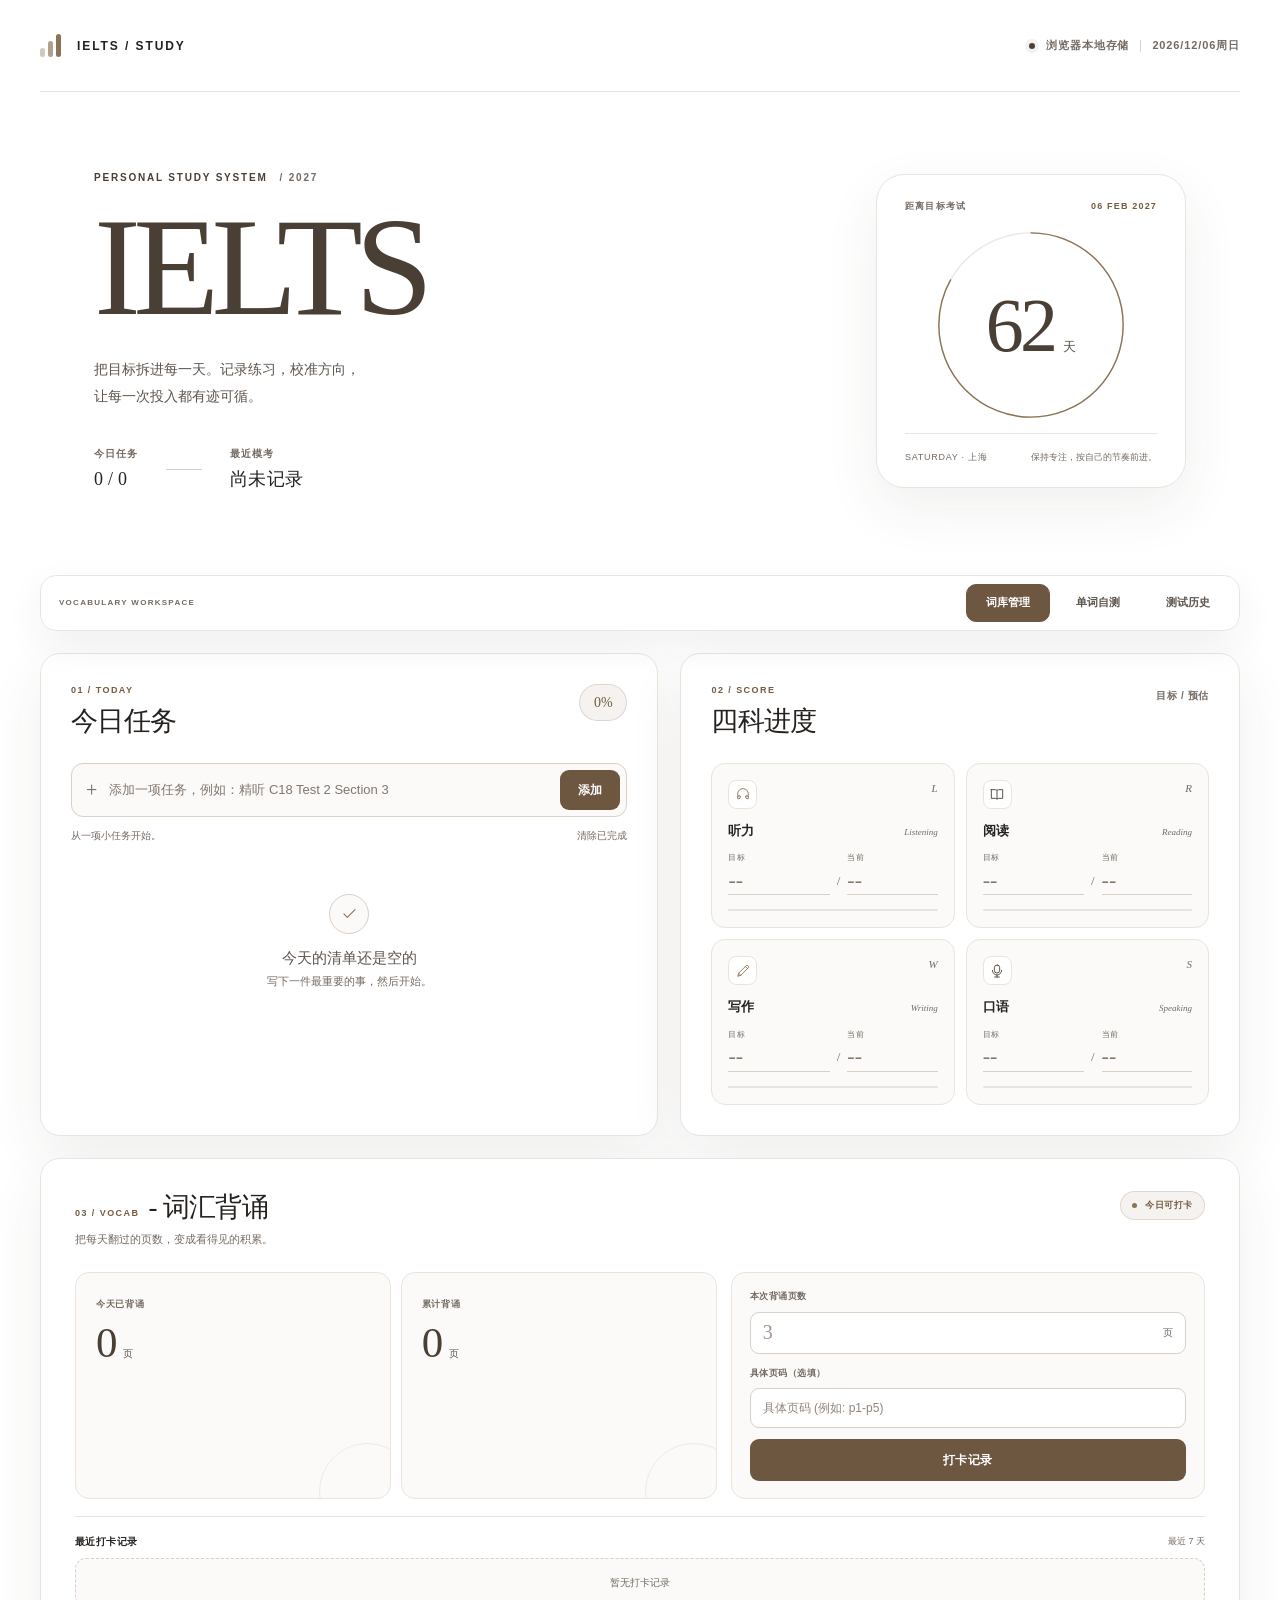
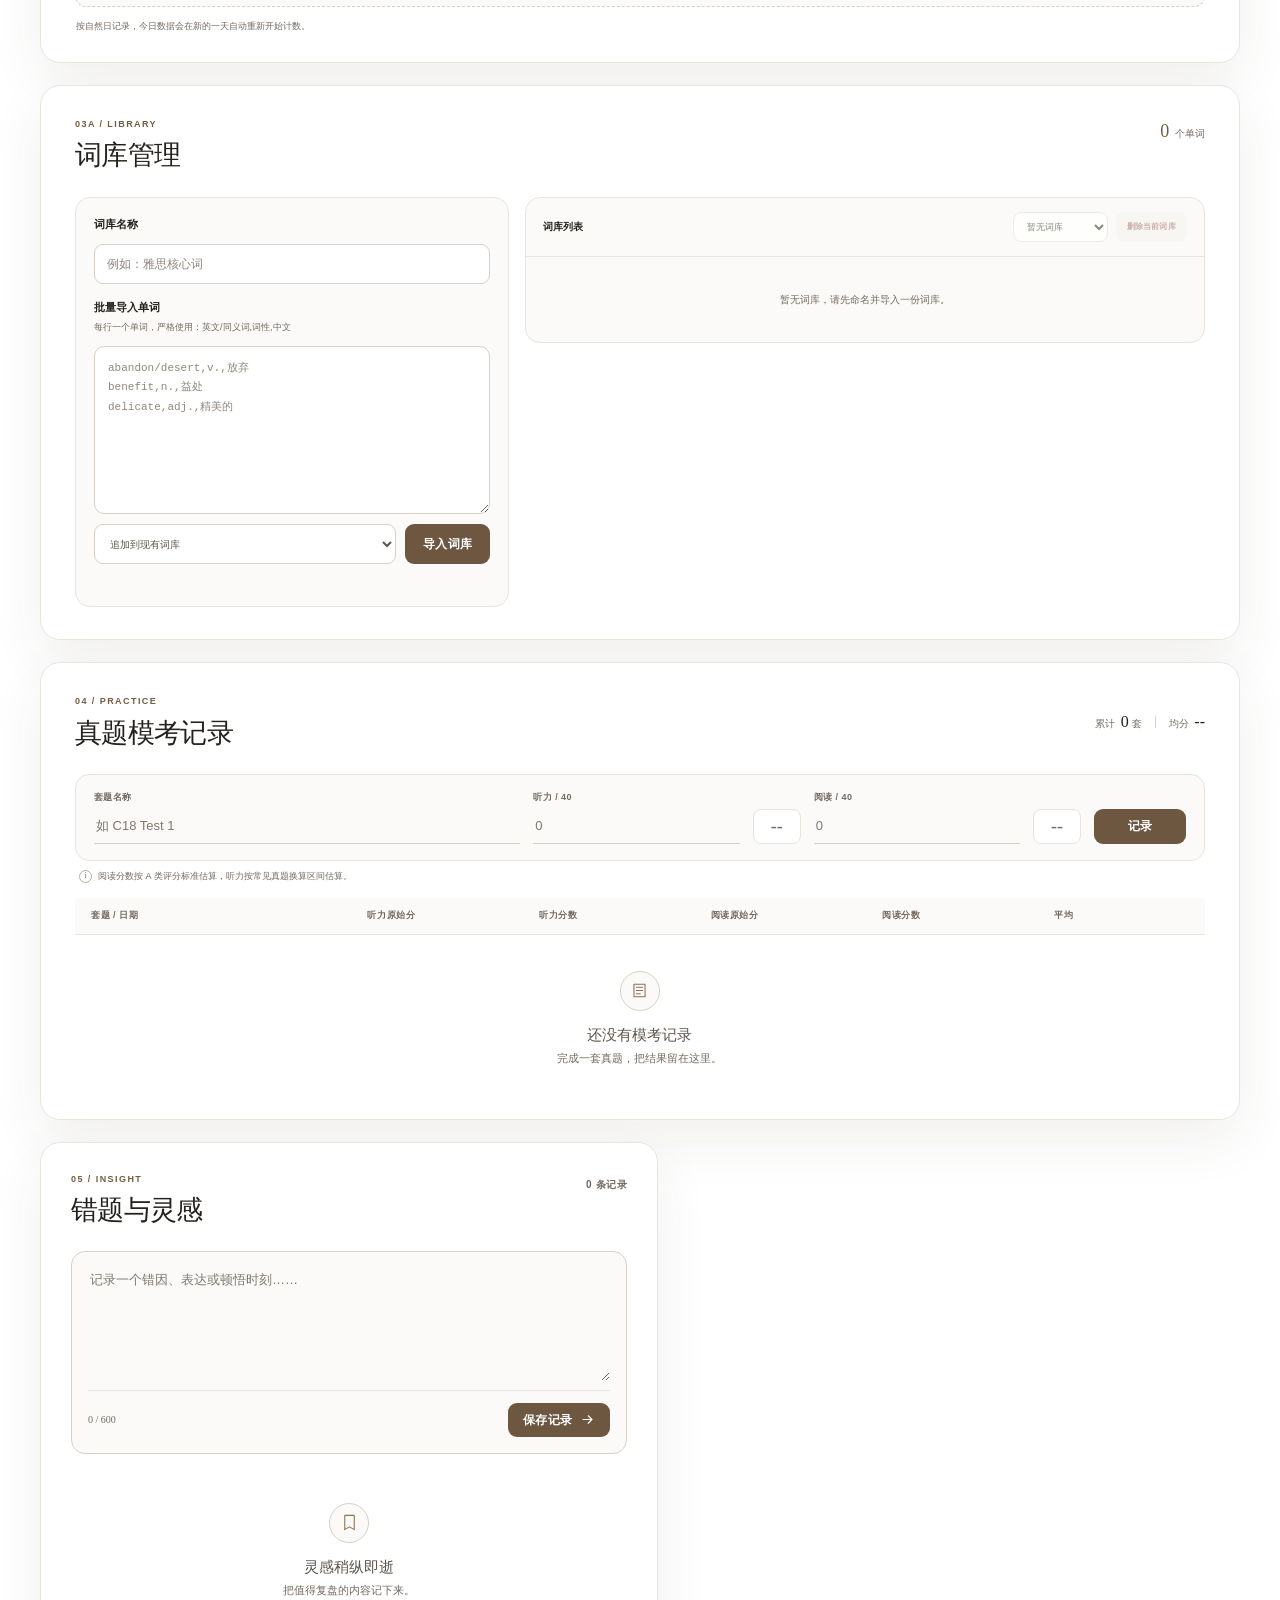
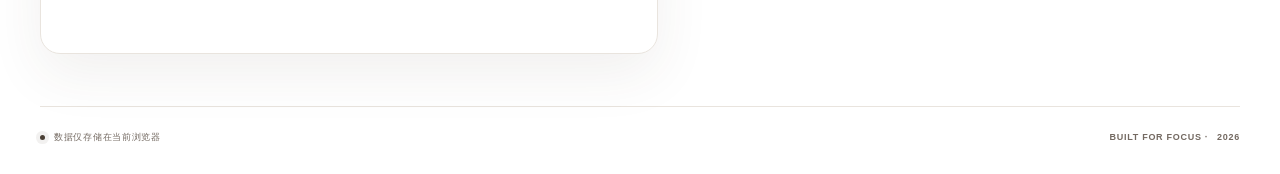
==== ielts.html @ 90bc0c1c "feat: add delete word library" ====
<!doctype html>
<html lang="zh-CN">
  <head>
    <meta charset="UTF-8" />
    <meta name="viewport" content="width=device-width, initial-scale=1.0" />
    <meta
      name="description"
      content="一个专注、轻盈的雅思备考空间，记录每日任务、四科目标、真题模考与错题灵感。"
    />
    <meta name="theme-color" content="#ffffff" />
    <title>IELTS</title>
    <link rel="stylesheet" href="styles.css" />
  </head>
  <body>
    <div class="ambient ambient-one" aria-hidden="true"></div>
    <div class="ambient ambient-two" aria-hidden="true"></div>
    <div class="noise" aria-hidden="true"></div>

    <header class="site-header">
      <a class="brand" href="#top" aria-label="返回页面顶部">
        <span class="brand-mark" aria-hidden="true">
          <span></span>
          <span></span>
          <span></span>
        </span>
        <span class="brand-name">IELTS / STUDY</span>
      </a>
      <div class="header-meta">
        <span class="status-dot" aria-hidden="true"></span>
        <span>浏览器本地存储</span>
        <span class="meta-divider" aria-hidden="true"></span>
        <span id="current-date">--</span>
      </div>
    </header>

    <main id="top">
      <section class="hero" aria-labelledby="page-title">
        <div class="hero-copy">
          <p class="eyebrow"><span>PERSONAL STUDY SYSTEM</span> / 2027</p>
          <h1 id="page-title">IELTS</h1>
          <p class="hero-description">
            把目标拆进每一天。记录练习，校准方向，<br />
            让每一次投入都有迹可循。
          </p>

          <div class="hero-summary" aria-label="今日概览">
            <div class="summary-item">
              <span class="summary-label">今日任务</span>
              <strong id="summary-tasks">0 / 0</strong>
            </div>
            <div class="summary-line" aria-hidden="true"></div>
            <div class="summary-item">
              <span class="summary-label">最近模考</span>
              <strong id="summary-mock">尚未记录</strong>
            </div>
          </div>
        </div>

        <aside class="countdown-card" aria-label="考试倒计时">
          <div class="countdown-topline">
            <span>距离目标考试</span>
            <span class="target-date">06 FEB 2027</span>
          </div>
          <div class="countdown-visual">
            <svg class="countdown-ring" viewBox="0 0 180 180" aria-hidden="true">
              <circle class="ring-track" cx="90" cy="90" r="79"></circle>
              <circle id="ring-progress" class="ring-progress" cx="90" cy="90" r="79"></circle>
            </svg>
            <div class="countdown-value">
              <strong id="countdown-days">--</strong>
              <span>天</span>
            </div>
          </div>
          <div class="countdown-caption">
            <p>SATURDAY · 上海</p>
            <p id="countdown-note">保持专注，按自己的节奏前进。</p>
          </div>
        </aside>
      </section>

      <nav class="vocab-tabs" role="tablist" aria-label="词汇学习工具">
        <span class="vocab-tabs-label">VOCABULARY WORKSPACE</span>
        <div class="vocab-tab-buttons">
          <button
            class="vocab-tab is-active"
            id="vocab-tab-library"
            type="button"
            role="tab"
            aria-selected="true"
            aria-controls="vocab-panel-library"
            data-vocab-tab="library"
          >
            词库管理
          </button>
          <button
            class="vocab-tab"
            id="vocab-tab-test"
            type="button"
            role="tab"
            aria-selected="false"
            aria-controls="vocab-panel-test"
            data-vocab-tab="test"
            tabindex="-1"
          >
            单词自测
          </button>
          <button
            class="vocab-tab"
            id="vocab-tab-history"
            type="button"
            role="tab"
            aria-selected="false"
            aria-controls="vocab-panel-history"
            data-vocab-tab="history"
            tabindex="-1"
          >
            测试历史
          </button>
        </div>
      </nav>

      <div class="dashboard-grid">
        <section class="panel panel-tasks reveal" aria-labelledby="tasks-title">
          <div class="panel-heading">
            <div>
              <span class="section-index">01 / TODAY</span>
              <h2 id="tasks-title">今日任务</h2>
            </div>
            <div class="task-progress-pill" id="task-progress-pill">0%</div>
          </div>

          <form class="task-form" id="task-form" autocomplete="off">
            <label class="sr-only" for="task-input">添加今日任务</label>
            <span class="input-plus" aria-hidden="true">+</span>
            <input
              id="task-input"
              name="task"
              type="text"
              maxlength="120"
              placeholder="添加一项任务，例如：精听 C18 Test 2 Section 3"
              required
            />
            <button class="button button-primary" type="submit">添加</button>
          </form>

          <div class="task-meta">
            <p id="task-encouragement">从一项小任务开始。</p>
            <button class="text-button hidden" id="clear-completed" type="button">
              清除已完成
            </button>
          </div>

          <ul class="task-list" id="task-list" aria-live="polite"></ul>

          <div class="empty-state" id="task-empty">
            <span class="empty-icon" aria-hidden="true">
              <svg viewBox="0 0 24 24">
                <path d="M5 12.5 9.2 17 19 7" />
              </svg>
            </span>
            <p>今天的清单还是空的</p>
            <span>写下一件最重要的事，然后开始。</span>
          </div>
        </section>

        <section class="panel panel-scores reveal" aria-labelledby="scores-title">
          <div class="panel-heading">
            <div>
              <span class="section-index">02 / SCORE</span>
              <h2 id="scores-title">四科进度</h2>
            </div>
            <span class="panel-hint">目标 / 预估</span>
          </div>

          <div class="score-grid" id="score-grid">
            <article class="score-card" data-subject="listening">
              <div class="score-card-head">
                <div class="subject-icon icon-listening" aria-hidden="true">
                  <svg viewBox="0 0 24 24">
                    <path d="M4 14v-2a8 8 0 0 1 16 0v2" />
                    <path d="M18 15h2v4h-2a2 2 0 0 1-2-2v-2h2Zm-12 0H4v4h2a2 2 0 0 0 2-2v-2H6Z" />
                  </svg>
                </div>
                <span class="subject-code">L</span>
              </div>
              <div class="subject-name">
                <h3>听力</h3>
                <span>Listening</span>
              </div>
              <div class="score-inputs">
                <label>
                  <span>目标</span>
                  <input class="score-input" data-field="target" type="number" min="1" max="9" step="0.5" inputmode="decimal" placeholder="--" aria-label="听力目标分数" />
                </label>
                <span class="score-separator">/</span>
                <label>
                  <span>当前</span>
                  <input class="score-input" data-field="current" type="number" min="1" max="9" step="0.5" inputmode="decimal" placeholder="--" aria-label="听力当前预估分数" />
                </label>
              </div>
              <div class="mini-track" aria-hidden="true"><span></span></div>
            </article>

            <article class="score-card" data-subject="reading">
              <div class="score-card-head">
                <div class="subject-icon icon-reading" aria-hidden="true">
                  <svg viewBox="0 0 24 24">
                    <path d="M3.5 5.5h6a3 3 0 0 1 2.5 1.3 3 3 0 0 1 2.5-1.3h6v13h-6a3 3 0 0 0-2.5 1.3 3 3 0 0 0-2.5-1.3h-6v-13Z" />
                    <path d="M12 6.8v13" />
                  </svg>
                </div>
                <span class="subject-code">R</span>
              </div>
              <div class="subject-name">
                <h3>阅读</h3>
                <span>Reading</span>
              </div>
              <div class="score-inputs">
                <label>
                  <span>目标</span>
                  <input class="score-input" data-field="target" type="number" min="1" max="9" step="0.5" inputmode="decimal" placeholder="--" aria-label="阅读目标分数" />
                </label>
                <span class="score-separator">/</span>
                <label>
                  <span>当前</span>
                  <input class="score-input" data-field="current" type="number" min="1" max="9" step="0.5" inputmode="decimal" placeholder="--" aria-label="阅读当前预估分数" />
                </label>
              </div>
              <div class="mini-track" aria-hidden="true"><span></span></div>
            </article>

            <article class="score-card" data-subject="writing">
              <div class="score-card-head">
                <div class="subject-icon icon-writing" aria-hidden="true">
                  <svg viewBox="0 0 24 24">
                    <path d="m15.5 5.2 3.3 3.3M4.5 19.5l1-4.2L16.8 4a1.8 1.8 0 0 1 2.5 0l.7.7a1.8 1.8 0 0 1 0 2.5L8.7 18.5l-4.2 1Z" />
                    <path d="m5.5 15.3 3.2 3.2" />
                  </svg>
                </div>
                <span class="subject-code">W</span>
              </div>
              <div class="subject-name">
                <h3>写作</h3>
                <span>Writing</span>
              </div>
              <div class="score-inputs">
                <label>
                  <span>目标</span>
                  <input class="score-input" data-field="target" type="number" min="1" max="9" step="0.5" inputmode="decimal" placeholder="--" aria-label="写作目标分数" />
                </label>
                <span class="score-separator">/</span>
                <label>
                  <span>当前</span>
                  <input class="score-input" data-field="current" type="number" min="1" max="9" step="0.5" inputmode="decimal" placeholder="--" aria-label="写作当前预估分数" />
                </label>
              </div>
              <div class="mini-track" aria-hidden="true"><span></span></div>
            </article>

            <article class="score-card" data-subject="speaking">
              <div class="score-card-head">
                <div class="subject-icon icon-speaking" aria-hidden="true">
                  <svg viewBox="0 0 24 24">
                    <rect x="8" y="3" width="8" height="12" rx="4" />
                    <path d="M5 11a7 7 0 0 0 14 0M12 18v3M8.5 21h7" />
                  </svg>
                </div>
                <span class="subject-code">S</span>
              </div>
              <div class="subject-name">
                <h3>口语</h3>
                <span>Speaking</span>
              </div>
              <div class="score-inputs">
                <label>
                  <span>目标</span>
                  <input class="score-input" data-field="target" type="number" min="1" max="9" step="0.5" inputmode="decimal" placeholder="--" aria-label="口语目标分数" />
                </label>
                <span class="score-separator">/</span>
                <label>
                  <span>当前</span>
                  <input class="score-input" data-field="current" type="number" min="1" max="9" step="0.5" inputmode="decimal" placeholder="--" aria-label="口语当前预估分数" />
                </label>
              </div>
              <div class="mini-track" aria-hidden="true"><span></span></div>
            </article>
          </div>
        </section>

        <div
          class="vocab-tab-panel"
          id="vocab-panel-library"
          role="tabpanel"
          aria-labelledby="vocab-tab-library"
          data-vocab-panel="library"
        >
        <section class="panel panel-vocab reveal" aria-labelledby="vocab-title">
          <div class="vocab-heading">
            <div>
              <h2 class="vocab-title" id="vocab-title">
                <span class="vocab-index">03 / VOCAB</span>
                - 词汇背诵
              </h2>
              <p class="vocab-subtitle">把每天翻过的页数，变成看得见的积累。</p>
            </div>
            <span class="vocab-status">
              <span aria-hidden="true"></span>
              今日可打卡
            </span>
          </div>

          <div class="vocab-content">
            <div class="vocab-stats" aria-label="词汇背诵数据">
              <div class="vocab-stat">
                <span>今天已背诵</span>
                <p><strong id="vocab-today">0</strong><small>页</small></p>
              </div>
              <div class="vocab-stat">
                <span>累计背诵</span>
                <p><strong id="vocab-total">0</strong><small>页</small></p>
              </div>
            </div>

            <form class="vocab-form" id="vocab-form" autocomplete="off">
              <label for="vocab-input">本次背诵页数</label>
              <div class="vocab-control">
                <span class="vocab-input-wrap">
                  <input
                    id="vocab-input"
                    name="pages"
                    type="number"
                    min="1"
                    step="1"
                    inputmode="numeric"
                    placeholder="3"
                    required
                  />
                  <span>页</span>
                </span>
              </div>
              <label class="vocab-pages-label" for="vocab-pages">具体页码（选填）</label>
              <input
                class="vocab-pages-input"
                id="vocab-pages"
                name="pageNumbers"
                type="text"
                maxlength="60"
                placeholder="具体页码 (例如: p1-p5)"
              />
              <button class="button button-primary vocab-submit" type="submit">打卡记录</button>
            </form>
          </div>

          <div class="vocab-recent" aria-labelledby="vocab-recent-title">
            <div class="vocab-recent-head">
              <h3 id="vocab-recent-title">最近打卡记录</h3>
              <span>最近 7 天</span>
            </div>
            <div class="vocab-recent-list" id="vocab-recent-list" aria-live="polite">
              <p class="vocab-recent-empty">暂无打卡记录</p>
            </div>
          </div>
          <p class="vocab-footnote">按自然日记录，今日数据会在新的一天自动重新开始计数。</p>
        </section>

        <section class="panel panel-word-library reveal" aria-labelledby="word-library-title">
          <div class="panel-heading">
            <div>
              <span class="section-index">03A / LIBRARY</span>
              <h2 id="word-library-title">词库管理</h2>
            </div>
            <span class="library-count"><strong id="word-count">0</strong> 个单词</span>
          </div>

          <div class="word-library-layout">
            <form class="word-import-form" id="word-import-form">
              <label for="word-library-name">词库名称</label>
              <input
                class="word-library-name"
                id="word-library-name"
                type="text"
                maxlength="40"
                placeholder="例如：雅思核心词"
              />
              <label for="word-import-input">批量导入单词</label>
              <p class="word-format-hint">每行一个单词，严格使用：英文/同义词,词性,中文</p>
              <textarea
                id="word-import-input"
                rows="7"
                spellcheck="false"
                placeholder="abandon/desert,v.,放弃&#10;benefit,n.,益处&#10;delicate,adj.,精美的"
              ></textarea>
              <div class="word-import-actions">
                <select id="word-import-mode" aria-label="导入方式">
                  <option value="append">追加到现有词库</option>
                  <option value="replace">覆盖现有词库</option>
                </select>
                <button class="button button-primary" id="word-import-button" type="submit">
                  导入词库
                </button>
              </div>
              <p class="word-import-message" id="word-import-message" aria-live="polite"></p>
            </form>

            <div class="word-library-panel">
              <div class="word-library-head">
                <span>词库列表</span>
                <div class="manage-library-actions">
                  <label class="manage-library-picker">
                    <span class="sr-only">选择要查看的词库</span>
                    <select id="word-manage-select" aria-label="选择要查看的词库"></select>
                  </label>
                  <button class="word-library-delete-button" id="word-library-delete" type="button">
                    删除当前词库
                  </button>
                </div>
              </div>
              <div class="word-library-list" id="word-library-list" aria-live="polite">
                <p class="word-library-empty">暂无单词，先导入一份自己的词库。</p>
              </div>
            </div>
          </div>
        </section>
        </div>

        <div
          class="vocab-tab-panel"
          id="vocab-panel-test"
          role="tabpanel"
          aria-labelledby="vocab-tab-test"
          data-vocab-panel="test"
          hidden
        >
        <section class="panel panel-word-test reveal" aria-labelledby="word-test-title">
          <div class="test-heading">
            <div>
              <span class="section-index">03B / TEST</span>
              <h2 id="word-test-title">单词自测</h2>
              <label class="test-library-picker" for="test-library-select">
                <span>本次测试词库</span>
                <select id="test-library-select"></select>
              </label>
            </div>
            <div class="test-actions">
              <button class="button button-primary" id="test-start" type="button">开始测试</button>
              <button class="button button-secondary" id="test-stop" type="button" disabled>
                结束测试
              </button>
            </div>
          </div>

          <div class="test-dashboard" aria-label="本次测试实时数据">
            <div>
              <span>已答</span>
              <strong><span id="test-answered">0</span> 题</strong>
            </div>
            <div>
              <span>正确</span>
              <strong><span id="test-correct">0</span> 题</strong>
            </div>
            <div>
              <span>错误</span>
              <strong><span id="test-wrong">0</span> 题</strong>
            </div>
            <div>
              <span>正确率</span>
              <strong><span id="test-accuracy">0</span>%</strong>
            </div>
          </div>

          <div class="test-stage">
            <div class="test-idle" id="test-idle">
              <span class="test-idle-label">RANDOM PRACTICE</span>
              <strong id="test-idle-title">准备好开始了吗？</strong>
              <p id="test-idle-description">系统会从中译英与英译中题型中随机抽题，直到词库抽完。</p>
            </div>

            <div class="test-question" id="test-question" hidden>
              <div class="test-question-meta">
                <span id="test-question-number">QUESTION 01</span>
                <span class="test-type-pill" id="test-question-type">中译英</span>
              </div>
              <div class="test-prompt" id="test-prompt"></div>

              <form class="test-spelling" id="spelling-form" autocomplete="off" hidden>
                <label class="sr-only" for="spelling-input">输入英文单词</label>
                <input
                  id="spelling-input"
                  type="text"
                  spellcheck="false"
                  autocapitalize="none"
                  placeholder="输入英文单词"
                  required
                />
                <button class="button button-primary" type="submit">提交答案</button>
              </form>

              <div class="test-choices" id="test-choices" hidden></div>
              <p class="test-feedback" id="test-feedback" aria-live="polite"></p>
            </div>
          </div>
        </section>
        </div>

        <div
          class="vocab-tab-panel"
          id="vocab-panel-history"
          role="tabpanel"
          aria-labelledby="vocab-tab-history"
          data-vocab-panel="history"
          hidden
        >
          <section class="panel panel-vocab-review reveal" aria-labelledby="vocab-review-title">
            <div class="panel-heading">
              <div>
                <span class="section-index">TEST HISTORY</span>
                <h2 id="vocab-review-title">测试历史与熟练度</h2>
              </div>
              <span class="panel-hint">记录每一次练习</span>
            </div>

            <div class="vocab-review-grid">
              <div class="review-column">
                <div class="review-column-head">
                  <h3>测试历史记录</h3>
                  <span>按时间倒序</span>
                </div>
                <div class="test-history-list" id="test-history-list" aria-live="polite">
                  <p class="review-empty">暂无测试记录</p>
                </div>
              </div>

              <div class="review-column">
                <div class="review-column-head">
                  <h3>单词熟练度</h3>
                  <span>错误次数优先</span>
                </div>
                <div class="word-stats-list" id="word-stats-list" aria-live="polite">
                  <p class="review-empty">完成答题后，这里会显示需要重点复习的单词。</p>
                </div>
              </div>
            </div>
          </section>
        </div>

        <section class="panel panel-mocks reveal" aria-labelledby="mocks-title">
          <div class="panel-heading mock-heading">
            <div>
              <span class="section-index">04 / PRACTICE</span>
              <h2 id="mocks-title">真题模考记录</h2>
            </div>
            <div class="mock-summary" aria-label="模考统计">
              <span>累计 <strong id="mock-count">0</strong> 套</span>
              <span class="meta-divider" aria-hidden="true"></span>
              <span>均分 <strong id="mock-average">--</strong></span>
            </div>
          </div>

          <form class="mock-form" id="mock-form" autocomplete="off">
            <label class="mock-field mock-name">
              <span>套题名称</span>
              <input id="mock-name" type="text" maxlength="40" placeholder="如 C18 Test 1" required />
            </label>
            <label class="mock-field">
              <span>听力 / 40</span>
              <input id="mock-listening" type="number" min="0" max="40" step="1" inputmode="numeric" placeholder="0" required />
            </label>
            <span class="preview-band" id="listening-preview" aria-live="polite">--</span>
            <label class="mock-field">
              <span>阅读 / 40</span>
              <input id="mock-reading" type="number" min="0" max="40" step="1" inputmode="numeric" placeholder="0" required />
            </label>
            <span class="preview-band" id="reading-preview" aria-live="polite">--</span>
            <button class="button button-primary mock-submit" type="submit">记录</button>
          </form>
          <p class="form-footnote">
            <span aria-hidden="true">i</span>
            阅读分数按 A 类评分标准估算，听力按常见真题换算区间估算。
          </p>

          <div class="table-wrap">
            <table class="mock-table">
              <thead>
                <tr>
                  <th scope="col">套题 / 日期</th>
                  <th scope="col">听力原始分</th>
                  <th scope="col">听力分数</th>
                  <th scope="col">阅读原始分</th>
                  <th scope="col">阅读分数</th>
                  <th scope="col">平均</th>
                  <th scope="col"><span class="sr-only">操作</span></th>
                </tr>
              </thead>
              <tbody id="mock-list"></tbody>
            </table>
            <div class="empty-state table-empty" id="mock-empty">
              <span class="empty-icon" aria-hidden="true">
                <svg viewBox="0 0 24 24">
                  <path d="M5 4h14v16H5zM8 8h8M8 12h8M8 16h5" />
                </svg>
              </span>
              <p>还没有模考记录</p>
              <span>完成一套真题，把结果留在这里。</span>
            </div>
          </div>
        </section>

        <section class="panel panel-notes reveal" aria-labelledby="notes-title">
          <div class="panel-heading">
            <div>
              <span class="section-index">05 / INSIGHT</span>
              <h2 id="notes-title">错题与灵感</h2>
            </div>
            <span class="panel-hint" id="note-count">0 条记录</span>
          </div>

          <form class="note-form" id="note-form">
            <label class="sr-only" for="note-input">记录错题或灵感</label>
            <textarea
              id="note-input"
              maxlength="600"
              rows="5"
              placeholder="记录一个错因、表达或顿悟时刻……"
              required
            ></textarea>
            <div class="note-form-foot">
              <span><span id="note-chars">0</span> / 600</span>
              <button class="button button-primary" type="submit">
                保存记录
                <svg viewBox="0 0 20 20" aria-hidden="true">
                  <path d="M4 10h11M11 5l5 5-5 5" />
                </svg>
              </button>
            </div>
          </form>

          <div class="notes-list" id="notes-list" aria-live="polite"></div>
          <div class="empty-state notes-empty" id="notes-empty">
            <span class="empty-icon" aria-hidden="true">
              <svg viewBox="0 0 24 24">
                <path d="M6 3h12v18l-6-3.5L6 21V3Z" />
              </svg>
            </span>
            <p>灵感稍纵即逝</p>
            <span>把值得复盘的内容记下来。</span>
          </div>
        </section>

      </div>
    </main>

    <footer class="site-footer">
      <p>
        <span class="status-dot" aria-hidden="true"></span>
        数据仅存储在当前浏览器
      </p>
      <p>BUILT FOR FOCUS · <span id="footer-year">2026</span></p>
    </footer>

    <div class="toast-region" id="toast-region" aria-live="polite" aria-atomic="true"></div>

    <template id="task-template">
      <li class="task-item">
        <button class="task-check" type="button" aria-label="标记任务完成">
          <svg viewBox="0 0 24 24" aria-hidden="true"><path d="M5 12.5 9.2 17 19 7" /></svg>
        </button>
        <span class="task-text"></span>
        <button class="icon-button task-delete" type="button" aria-label="删除任务">
          <svg viewBox="0 0 20 20" aria-hidden="true">
            <path d="M4 6h12M8 6V4h4v2M6 6l1 10h6l1-10M9 9v4M11 9v4" />
          </svg>
        </button>
      </li>
    </template>

    <script src="script.js"></script>
  </body>
</html>
---- styles.css ----
:root {
  color-scheme: dark;
  --bg: #0b0d10;
  --bg-raised: #111419;
  --surface: rgba(20, 23, 28, 0.82);
  --surface-solid: #14171c;
  --surface-hover: #191d23;
  --line: rgba(255, 255, 255, 0.085);
  --line-strong: rgba(255, 255, 255, 0.14);
  --text: #f3f2ee;
  --text-secondary: #a4a7ab;
  --text-muted: #6f747c;
  --accent: #c7f06e;
  --accent-soft: rgba(199, 240, 110, 0.12);
  --accent-text: #d8ff8a;
  --danger: #ff8b83;
  --blue: #4a3f35;
  --amber: #e9b96e;
  --pink: #4a3f35;
  --radius: 20px;
  --radius-small: 12px;
  --shadow: 0 24px 80px rgba(0, 0, 0, 0.25);
  --serif: "Iowan Old Style", "Baskerville", "Times New Roman", "Songti SC", serif;
  --sans: "Avenir Next", "SF Pro Display", "PingFang SC", "Hiragino Sans GB", sans-serif;
}

* {
  box-sizing: border-box;
}

html {
  scroll-behavior: smooth;
}

body {
  margin: 0;
  min-width: 320px;
  min-height: 100vh;
  background:
    linear-gradient(180deg, rgba(255, 255, 255, 0.018), transparent 24rem),
    var(--bg);
  color: var(--text);
  font-family: var(--sans);
  font-size: 15px;
  line-height: 1.5;
  -webkit-font-smoothing: antialiased;
  overflow-x: hidden;
}

button,
input,
textarea {
  font: inherit;
}

button {
  color: inherit;
}

button,
a {
  -webkit-tap-highlight-color: transparent;
}

::selection {
  color: #10130d;
  background: var(--accent);
}

.ambient {
  position: fixed;
  z-index: -2;
  border-radius: 50%;
  pointer-events: none;
  filter: blur(110px);
  opacity: 0.08;
}

.ambient-one {
  top: -28rem;
  left: 48%;
  width: 68rem;
  height: 68rem;
  background: #c7f06e;
}

.ambient-two {
  right: -24rem;
  bottom: -32rem;
  width: 56rem;
  height: 56rem;
  background: #4f70d7;
  opacity: 0.06;
}

.noise {
  position: fixed;
  z-index: -1;
  inset: 0;
  pointer-events: none;
  opacity: 0.025;
  background-image: url("data:image/svg+xml,%3Csvg viewBox='0 0 180 180' xmlns='http://www.w3.org/2000/svg'%3E%3Cfilter id='n'%3E%3CfeTurbulence type='fractalNoise' baseFrequency='.82' numOctaves='3' stitchTiles='stitch'/%3E%3C/filter%3E%3Crect width='100%25' height='100%25' filter='url(%23n)' opacity='.8'/%3E%3C/svg%3E");
}

.site-header,
main,
.site-footer {
  width: min(1380px, calc(100% - 80px));
  margin-inline: auto;
}

.site-header {
  height: 92px;
  display: flex;
  align-items: center;
  justify-content: space-between;
  border-bottom: 1px solid var(--line);
}

.brand {
  display: inline-flex;
  align-items: center;
  gap: 13px;
  color: var(--text);
  text-decoration: none;
}

.brand-mark {
  display: flex;
  align-items: flex-end;
  gap: 3px;
  width: 24px;
  height: 23px;
}

.brand-mark span {
  width: 5px;
  border-radius: 4px;
  background: var(--accent);
}

.brand-mark span:nth-child(1) {
  height: 9px;
  opacity: 0.45;
}

.brand-mark span:nth-child(2) {
  height: 16px;
  opacity: 0.72;
}

.brand-mark span:nth-child(3) {
  height: 23px;
}

.brand-name {
  font-size: 12px;
  font-weight: 650;
  letter-spacing: 0.16em;
}

.header-meta {
  display: flex;
  align-items: center;
  gap: 11px;
  color: var(--text-muted);
  font-size: 11px;
  font-weight: 600;
  letter-spacing: 0.08em;
  text-transform: uppercase;
}

.status-dot {
  display: inline-block;
  width: 6px;
  height: 6px;
  border-radius: 50%;
  background: var(--accent);
  box-shadow: 0 0 0 4px rgba(199, 240, 110, 0.08);
}

.meta-divider {
  width: 1px;
  height: 12px;
  background: var(--line-strong);
}

.hero {
  display: grid;
  grid-template-columns: minmax(0, 1.4fr) minmax(310px, 0.6fr);
  align-items: center;
  gap: clamp(48px, 8vw, 150px);
  min-height: 480px;
  padding: 74px 4.5% 76px;
}

.hero-copy {
  max-width: 780px;
}

.eyebrow {
  display: flex;
  align-items: center;
  gap: 12px;
  margin: 0 0 24px;
  color: var(--text-muted);
  font-size: 10px;
  font-weight: 650;
  letter-spacing: 0.18em;
}

.eyebrow span {
  color: var(--accent);
}

h1,
h2,
h3,
p {
  margin-top: 0;
}

h1 {
  margin-bottom: 26px;
  font-family: var(--serif);
  font-size: clamp(68px, 8vw, 120px);
  font-weight: 400;
  line-height: 0.8;
  letter-spacing: -0.055em;
}

h1 > span {
  display: block;
  margin-left: clamp(46px, 8vw, 120px);
  color: var(--accent);
  font-family: var(--sans);
  font-size: 0.39em;
  font-weight: 580;
  line-height: 1.35;
  letter-spacing: 0.045em;
}

.hero-description {
  margin: 0 0 36px clamp(48px, 8vw, 122px);
  color: var(--text-secondary);
  font-size: 14px;
  line-height: 1.85;
}

.hero-summary {
  display: flex;
  align-items: center;
  gap: 28px;
  margin-left: clamp(48px, 8vw, 122px);
}

.summary-item {
  display: grid;
  gap: 5px;
}

.summary-label {
  color: var(--text-muted);
  font-size: 10px;
  font-weight: 600;
  letter-spacing: 0.1em;
}

.summary-item strong {
  font-family: var(--serif);
  font-size: 18px;
  font-weight: 500;
  letter-spacing: 0.015em;
}

.summary-line {
  width: 36px;
  height: 1px;
  background: var(--line-strong);
}

.countdown-card {
  position: relative;
  width: min(100%, 370px);
  justify-self: end;
  padding: 25px 28px 23px;
  overflow: hidden;
  border: 1px solid var(--line);
  border-radius: 28px;
  background:
    radial-gradient(circle at 80% -12%, rgba(199, 240, 110, 0.1), transparent 42%),
    rgba(18, 21, 25, 0.75);
  box-shadow: var(--shadow);
  backdrop-filter: blur(20px);
}

.countdown-card::after {
  content: "";
  position: absolute;
  inset: 0;
  border-radius: inherit;
  pointer-events: none;
  background: linear-gradient(145deg, rgba(255, 255, 255, 0.04), transparent 36%);
}

.countdown-topline {
  position: relative;
  z-index: 1;
  display: flex;
  justify-content: space-between;
  color: var(--text-muted);
  font-size: 9px;
  font-weight: 650;
  letter-spacing: 0.13em;
  text-transform: uppercase;
}

.target-date {
  color: var(--text-secondary);
}

.countdown-visual {
  position: relative;
  width: 210px;
  height: 210px;
  margin: 6px auto 3px;
  display: grid;
  place-items: center;
}

.countdown-ring {
  position: absolute;
  inset: 0;
  width: 100%;
  height: 100%;
  transform: rotate(-90deg);
}

.ring-track,
.ring-progress {
  fill: none;
  stroke-width: 1.2;
}

.ring-track {
  stroke: rgba(255, 255, 255, 0.07);
}

.ring-progress {
  stroke: var(--accent);
  stroke-linecap: round;
  stroke-dasharray: 496.37;
  stroke-dashoffset: 496.37;
  transition: stroke-dashoffset 1.2s cubic-bezier(0.22, 1, 0.36, 1);
  filter: drop-shadow(0 0 5px rgba(199, 240, 110, 0.25));
}

.countdown-value {
  display: flex;
  align-items: baseline;
  gap: 9px;
}

.countdown-value strong {
  font-family: var(--serif);
  font-size: 76px;
  font-weight: 400;
  line-height: 1;
  letter-spacing: -0.05em;
  font-variant-numeric: tabular-nums;
}

.countdown-value span {
  color: var(--text-secondary);
  font-size: 13px;
}

.countdown-caption {
  position: relative;
  z-index: 1;
  display: flex;
  justify-content: space-between;
  gap: 10px;
  padding-top: 17px;
  border-top: 1px solid var(--line);
}

.countdown-caption p {
  margin: 0;
  color: var(--text-muted);
  font-size: 9px;
  letter-spacing: 0.08em;
}

.countdown-caption p:last-child {
  text-align: right;
  letter-spacing: 0;
}

.dashboard-grid {
  display: grid;
  grid-template-columns: minmax(0, 1.05fr) minmax(0, 0.95fr);
  gap: 20px;
  align-items: stretch;
  padding-bottom: 52px;
}

.panel {
  min-width: 0;
  padding: 30px;
  border: 1px solid var(--line);
  border-radius: var(--radius);
  background: var(--surface);
  box-shadow: 0 1px 0 rgba(255, 255, 255, 0.025) inset;
  backdrop-filter: blur(18px);
}

.panel-heading {
  display: flex;
  align-items: flex-start;
  justify-content: space-between;
  gap: 20px;
  margin-bottom: 25px;
}

.section-index {
  display: block;
  margin-bottom: 8px;
  color: var(--text-muted);
  font-size: 9px;
  font-weight: 700;
  letter-spacing: 0.16em;
}

h2 {
  margin-bottom: 0;
  font-family: var(--serif);
  font-size: 27px;
  font-weight: 500;
  line-height: 1.2;
  letter-spacing: -0.025em;
}

.panel-hint {
  margin-top: 4px;
  color: var(--text-muted);
  font-size: 10px;
  font-weight: 600;
  letter-spacing: 0.06em;
}

.task-progress-pill {
  min-width: 48px;
  padding: 7px 10px;
  border: 1px solid rgba(199, 240, 110, 0.18);
  border-radius: 999px;
  color: var(--accent-text);
  background: var(--accent-soft);
  font-family: var(--serif);
  font-size: 14px;
  text-align: center;
}

.task-form {
  display: flex;
  align-items: center;
  gap: 10px;
  padding: 6px 6px 6px 14px;
  border: 1px solid var(--line-strong);
  border-radius: var(--radius-small);
  background: rgba(7, 9, 12, 0.45);
  transition: border-color 180ms ease, box-shadow 180ms ease;
}

.task-form:focus-within {
  border-color: rgba(199, 240, 110, 0.4);
  box-shadow: 0 0 0 3px rgba(199, 240, 110, 0.055);
}

.input-plus {
  color: var(--text-muted);
  font-family: var(--serif);
  font-size: 20px;
}

input,
textarea {
  border: 0;
  outline: 0;
  color: var(--text);
  background: transparent;
}

input::placeholder,
textarea::placeholder {
  color: #5c6169;
}

.task-form input {
  flex: 1;
  min-width: 0;
  height: 38px;
  font-size: 13px;
}

.button {
  display: inline-flex;
  align-items: center;
  justify-content: center;
  gap: 8px;
  min-height: 40px;
  padding: 0 17px;
  border: 1px solid transparent;
  border-radius: 9px;
  font-size: 12px;
  font-weight: 700;
  letter-spacing: 0.03em;
  cursor: pointer;
  transition: transform 160ms ease, background 160ms ease, border-color 160ms ease;
}

.button:active {
  transform: translateY(1px) scale(0.985);
}

.button-primary {
  color: #11150b;
  background: var(--accent);
}

.button-primary:hover {
  background: #d8ff8a;
}

.task-meta {
  display: flex;
  align-items: center;
  justify-content: space-between;
  min-height: 38px;
}

.task-meta p {
  margin: 0;
  color: var(--text-muted);
  font-size: 10px;
}

.text-button {
  padding: 4px 0;
  border: 0;
  color: var(--text-muted);
  background: transparent;
  font-size: 10px;
  cursor: pointer;
}

.text-button:hover {
  color: var(--text-secondary);
}

.task-list {
  display: grid;
  gap: 2px;
  margin: 0;
  padding: 0;
  list-style: none;
}

.task-item {
  display: flex;
  align-items: center;
  gap: 13px;
  min-height: 50px;
  padding: 6px 5px;
  border-bottom: 1px solid var(--line);
  animation: item-in 240ms ease both;
}

.task-item:last-child {
  border-bottom-color: transparent;
}

.task-check {
  flex: 0 0 auto;
  display: grid;
  place-items: center;
  width: 19px;
  height: 19px;
  padding: 0;
  border: 1px solid #4b5058;
  border-radius: 5px;
  background: transparent;
  cursor: pointer;
  transition: border-color 160ms ease, background 160ms ease;
}

.task-check svg {
  width: 13px;
  fill: none;
  stroke: #10130c;
  stroke-width: 2.3;
  stroke-linecap: round;
  stroke-linejoin: round;
  transform: scale(0.5);
  opacity: 0;
  transition: transform 180ms ease, opacity 180ms ease;
}

.task-item.completed .task-check {
  border-color: var(--accent);
  background: var(--accent);
}

.task-item.completed .task-check svg {
  transform: scale(1);
  opacity: 1;
}

.task-text {
  flex: 1;
  min-width: 0;
  overflow-wrap: anywhere;
  color: #deddd8;
  font-size: 13px;
  transition: color 180ms ease;
}

.task-item.completed .task-text {
  color: var(--text-muted);
  text-decoration: line-through;
  text-decoration-color: #555a61;
}

.icon-button {
  display: grid;
  place-items: center;
  width: 30px;
  height: 30px;
  padding: 0;
  border: 0;
  border-radius: 7px;
  color: var(--text-muted);
  background: transparent;
  cursor: pointer;
  opacity: 0;
  transition: color 160ms ease, background 160ms ease, opacity 160ms ease;
}

.task-item:hover .icon-button,
.icon-button:focus-visible {
  opacity: 1;
}

.icon-button:hover {
  color: var(--danger);
  background: rgba(255, 139, 131, 0.08);
}

.icon-button svg {
  width: 16px;
  fill: none;
  stroke: currentColor;
  stroke-width: 1.5;
  stroke-linecap: round;
  stroke-linejoin: round;
}

.empty-state {
  display: grid;
  justify-items: center;
  padding: 39px 20px 24px;
  color: var(--text-muted);
  text-align: center;
}

.empty-state.hidden {
  display: none;
}

.empty-icon {
  display: grid;
  place-items: center;
  width: 40px;
  height: 40px;
  margin-bottom: 13px;
  border: 1px solid var(--line);
  border-radius: 50%;
  color: #777d85;
}

.empty-icon svg {
  width: 19px;
  fill: none;
  stroke: currentColor;
  stroke-width: 1.35;
  stroke-linecap: round;
  stroke-linejoin: round;
}

.empty-state p {
  margin-bottom: 4px;
  color: var(--text-secondary);
  font-family: var(--serif);
  font-size: 15px;
}

.empty-state > span:last-child {
  font-size: 11px;
}

.score-grid {
  display: grid;
  grid-template-columns: repeat(2, minmax(0, 1fr));
  gap: 10px;
}

.score-card {
  position: relative;
  min-width: 0;
  padding: 16px;
  overflow: hidden;
  border: 1px solid var(--line);
  border-radius: 14px;
  background: rgba(9, 11, 14, 0.36);
  transition: border-color 180ms ease, transform 180ms ease, background 180ms ease;
}

.score-card:hover {
  transform: translateY(-2px);
  border-color: var(--line-strong);
  background: rgba(14, 17, 20, 0.64);
}

.score-card-head {
  display: flex;
  align-items: flex-start;
  justify-content: space-between;
  margin-bottom: 12px;
}

.subject-icon {
  display: grid;
  place-items: center;
  width: 29px;
  height: 29px;
  border: 1px solid var(--line);
  border-radius: 8px;
}

.subject-icon svg {
  width: 16px;
  fill: none;
  stroke: currentColor;
  stroke-width: 1.35;
  stroke-linecap: round;
  stroke-linejoin: round;
}

.icon-listening {
  color: var(--blue);
}

.icon-reading {
  color: var(--accent);
}

.icon-writing {
  color: var(--amber);
}

.icon-speaking {
  color: var(--pink);
}

.subject-code {
  color: var(--text-muted);
  font-family: var(--serif);
  font-size: 11px;
  font-style: italic;
}

.subject-name {
  display: flex;
  align-items: baseline;
  justify-content: space-between;
  gap: 6px;
  margin-bottom: 12px;
}

.subject-name h3 {
  margin: 0;
  font-size: 13px;
  font-weight: 650;
}

.subject-name span {
  color: var(--text-muted);
  font-family: var(--serif);
  font-size: 9px;
  font-style: italic;
}

.score-inputs {
  display: flex;
  align-items: flex-end;
  gap: 7px;
}

.score-inputs label {
  display: grid;
  gap: 1px;
  min-width: 0;
}

.score-inputs label:first-child {
  flex: 1.12;
}

.score-inputs label:last-child {
  flex: 1;
}

.score-inputs label span {
  color: var(--text-muted);
  font-size: 8px;
  letter-spacing: 0.06em;
}

.score-input {
  width: 100%;
  height: 30px;
  padding: 0;
  border-bottom: 1px solid var(--line);
  border-radius: 0;
  font-family: var(--serif);
  font-size: 22px;
  line-height: 1;
  transition: border-color 160ms ease;
  -moz-appearance: textfield;
}

.score-input::-webkit-outer-spin-button,
.score-input::-webkit-inner-spin-button,
.mock-field input::-webkit-outer-spin-button,
.mock-field input::-webkit-inner-spin-button {
  margin: 0;
  -webkit-appearance: none;
}

.score-input:focus {
  border-color: var(--accent);
}

.score-separator {
  padding-bottom: 5px;
  color: #454a51;
  font-family: var(--serif);
  font-size: 13px;
}

.mini-track {
  height: 2px;
  margin-top: 14px;
  overflow: hidden;
  border-radius: 4px;
  background: rgba(255, 255, 255, 0.055);
}

.mini-track span {
  display: block;
  width: 0;
  height: 100%;
  border-radius: inherit;
  background: var(--accent);
  transition: width 500ms cubic-bezier(0.22, 1, 0.36, 1);
}

[data-subject="listening"] .mini-track span {
  background: var(--blue);
}

[data-subject="writing"] .mini-track span {
  background: var(--amber);
}

[data-subject="speaking"] .mini-track span {
  background: var(--pink);
}

.panel-mocks {
  grid-column: 1 / -1;
  padding: 32px 34px 28px;
}

.mock-heading {
  align-items: center;
}

.mock-summary {
  display: flex;
  align-items: center;
  gap: 13px;
  color: var(--text-muted);
  font-size: 10px;
}

.mock-summary strong {
  margin-left: 3px;
  color: var(--text);
  font-family: var(--serif);
  font-size: 16px;
  font-weight: 500;
}

.mock-form {
  display: grid;
  grid-template-columns: minmax(180px, 1.55fr) minmax(110px, 0.75fr) 48px minmax(110px, 0.75fr) 48px 92px;
  gap: 13px;
  align-items: end;
  padding: 16px 18px;
  border: 1px solid var(--line);
  border-radius: 14px;
  background: rgba(7, 9, 12, 0.42);
}

.mock-field {
  display: grid;
  gap: 4px;
  min-width: 0;
}

.mock-field > span {
  color: var(--text-muted);
  font-size: 9px;
  font-weight: 600;
  letter-spacing: 0.05em;
}

.mock-field input {
  width: 100%;
  height: 35px;
  padding: 0 2px;
  border-bottom: 1px solid var(--line-strong);
  border-radius: 0;
  font-size: 13px;
  transition: border-color 160ms ease;
}

.mock-field input:focus {
  border-color: var(--accent);
}

.preview-band {
  display: grid;
  place-items: center;
  width: 48px;
  height: 35px;
  border: 1px solid var(--line);
  border-radius: 8px;
  color: var(--text-muted);
  background: rgba(255, 255, 255, 0.018);
  font-family: var(--serif);
  font-size: 18px;
  transition: color 160ms ease, border-color 160ms ease, background 160ms ease;
}

.preview-band.ready {
  border-color: rgba(199, 240, 110, 0.25);
  color: var(--accent-text);
  background: var(--accent-soft);
}

.mock-submit {
  width: 92px;
  height: 35px;
  min-height: 35px;
  padding-inline: 12px;
}

.form-footnote {
  display: flex;
  align-items: center;
  gap: 6px;
  margin: 9px 4px 15px;
  color: #5e636b;
  font-size: 9px;
}

.form-footnote > span {
  display: grid;
  place-items: center;
  width: 13px;
  height: 13px;
  border: 1px solid #4c5158;
  border-radius: 50%;
  font-family: var(--serif);
  font-size: 8px;
  line-height: 1;
}

.table-wrap {
  overflow-x: auto;
}

.mock-table {
  width: 100%;
  border-collapse: collapse;
  table-layout: fixed;
}

.mock-table th {
  padding: 11px 10px;
  border-bottom: 1px solid var(--line);
  color: var(--text-muted);
  font-size: 9px;
  font-weight: 600;
  letter-spacing: 0.06em;
  text-align: left;
  white-space: nowrap;
}

.mock-table th:first-child {
  width: 25%;
  padding-left: 16px;
}

.mock-table th:nth-child(6) {
  width: 10%;
}

.mock-table th:last-child {
  width: 48px;
}

.mock-table td {
  padding: 14px 10px;
  border-bottom: 1px solid var(--line);
  color: #d7d7d2;
  font-size: 12px;
  animation: item-in 240ms ease both;
}

.mock-table tr:last-child td {
  border-bottom: 0;
}

.mock-table td:first-child {
  padding-left: 16px;
}

.mock-title {
  display: block;
  overflow: hidden;
  color: var(--text);
  font-weight: 600;
  text-overflow: ellipsis;
  white-space: nowrap;
}

.mock-date {
  display: block;
  margin-top: 2px;
  color: var(--text-muted);
  font-size: 9px;
}

.raw-score {
  color: var(--text-secondary);
  font-variant-numeric: tabular-nums;
}

.band-score {
  display: inline-grid;
  place-items: center;
  min-width: 34px;
  height: 24px;
  padding: 0 6px;
  border: 1px solid rgba(199, 240, 110, 0.15);
  border-radius: 6px;
  color: var(--accent-text);
  background: rgba(199, 240, 110, 0.07);
  font-family: var(--serif);
  font-size: 13px;
  font-variant-numeric: tabular-nums;
}

.average-score {
  color: var(--text-secondary);
  font-family: var(--serif);
  font-size: 14px;
}

.mock-table .icon-button {
  margin-inline: auto;
}

.mock-table tr:hover .icon-button {
  opacity: 1;
}

.table-empty {
  padding-block: 36px 24px;
}

.panel-notes {
  display: flex;
  flex-direction: column;
}

.note-form {
  padding: 16px;
  border: 1px solid var(--line);
  border-radius: 14px;
  background: rgba(7, 9, 12, 0.35);
  transition: border-color 180ms ease;
}

.note-form:focus-within {
  border-color: rgba(255, 255, 255, 0.16);
}

.note-form textarea {
  display: block;
  width: 100%;
  min-height: 86px;
  padding: 1px 2px;
  resize: vertical;
  font-size: 13px;
  line-height: 1.7;
}

.note-form-foot {
  display: flex;
  align-items: center;
  justify-content: space-between;
  gap: 15px;
  margin-top: 9px;
  padding-top: 12px;
  border-top: 1px solid var(--line);
}

.note-form-foot > span {
  color: var(--text-muted);
  font-family: var(--serif);
  font-size: 10px;
}

.note-form .button {
  min-height: 34px;
  padding-inline: 14px;
}

.note-form .button svg {
  width: 15px;
  fill: none;
  stroke: currentColor;
  stroke-width: 1.5;
  stroke-linecap: round;
}

.notes-list {
  display: grid;
  margin-top: 18px;
}

.note-item {
  position: relative;
  padding: 13px 32px 13px 14px;
  border-bottom: 1px solid var(--line);
  animation: item-in 240ms ease both;
}

.note-item:last-child {
  border-bottom: 0;
}

.note-content {
  margin: 0 0 8px;
  overflow-wrap: anywhere;
  color: #d8d7d2;
  font-size: 12px;
  line-height: 1.65;
  white-space: pre-wrap;
}

.note-time {
  color: var(--text-muted);
  font-family: var(--serif);
  font-size: 9px;
  font-style: italic;
}

.note-delete {
  position: absolute;
  top: 9px;
  right: 1px;
}

.note-item:hover .note-delete,
.note-delete:focus-visible {
  opacity: 1;
}

.notes-empty {
  padding-top: 31px;
}

.site-footer {
  display: flex;
  align-items: center;
  justify-content: space-between;
  padding: 24px 0 30px;
  border-top: 1px solid var(--line);
  color: var(--text-muted);
  font-size: 9px;
  font-weight: 550;
  letter-spacing: 0.08em;
}

.site-footer p {
  display: flex;
  align-items: center;
  gap: 9px;
  margin: 0;
}

.site-footer .status-dot {
  width: 5px;
  height: 5px;
}

.toast-region {
  position: fixed;
  z-index: 50;
  right: 24px;
  bottom: 24px;
  display: grid;
  justify-items: end;
  gap: 8px;
  pointer-events: none;
}

.toast {
  display: flex;
  align-items: center;
  gap: 9px;
  max-width: min(360px, calc(100vw - 48px));
  padding: 11px 15px;
  border: 1px solid rgba(199, 240, 110, 0.2);
  border-radius: 10px;
  background: #1d211b;
  box-shadow: 0 12px 36px rgba(0, 0, 0, 0.4);
  color: #e8e7e1;
  font-size: 11px;
  animation: toast-in 240ms ease both;
}

.toast::before {
  content: "";
  width: 5px;
  height: 5px;
  border-radius: 50%;
  background: var(--accent);
}

.toast.leaving {
  animation: toast-out 220ms ease forwards;
}

.sr-only {
  position: absolute;
  width: 1px;
  height: 1px;
  padding: 0;
  margin: -1px;
  overflow: hidden;
  clip: rect(0, 0, 0, 0);
  white-space: nowrap;
  border: 0;
}

.reveal {
  opacity: 0;
  transform: translateY(12px);
  animation: reveal-in 650ms cubic-bezier(0.22, 1, 0.36, 1) forwards;
}

.dashboard-grid .reveal:nth-child(1) {
  animation-delay: 80ms;
}

.dashboard-grid .reveal:nth-child(2) {
  animation-delay: 140ms;
}

.dashboard-grid .reveal:nth-child(3) {
  animation-delay: 200ms;
}

.dashboard-grid .reveal:nth-child(4) {
  animation-delay: 260ms;
}

@keyframes reveal-in {
  to {
    opacity: 1;
    transform: translateY(0);
  }
}

@keyframes item-in {
  from {
    opacity: 0;
    transform: translateY(4px);
  }
}

@keyframes toast-in {
  from {
    opacity: 0;
    transform: translateY(8px);
  }
}

@keyframes toast-out {
  to {
    opacity: 0;
    transform: translateY(5px);
  }
}

button:focus-visible,
a:focus-visible,
input:focus-visible,
textarea:focus-visible {
  outline: 2px solid var(--accent);
  outline-offset: 3px;
}

@media (max-width: 1080px) {
  .site-header,
  main,
  .site-footer {
    width: min(100% - 48px, 1380px);
  }

  .hero {
    gap: 48px;
    padding-inline: 0;
  }

  .dashboard-grid {
    grid-template-columns: 1fr;
  }

  .panel-mocks {
    grid-column: auto;
  }

  .score-grid {
    grid-template-columns: repeat(4, minmax(0, 1fr));
  }

  .score-card {
    padding: 14px;
  }

  .mock-form {
    grid-template-columns: minmax(160px, 1.4fr) minmax(95px, 0.7fr) 42px minmax(95px, 0.7fr) 42px 82px;
    gap: 10px;
  }

  .preview-band {
    width: 42px;
  }

  .mock-submit {
    width: 82px;
  }
}

@media (max-width: 800px) {
  .site-header {
    height: 78px;
  }

  .header-meta > span:not(.status-dot) {
    display: none;
  }

  .header-meta .meta-divider {
    display: none;
  }

  .hero {
    grid-template-columns: 1fr;
    gap: 44px;
    min-height: auto;
    padding-block: 65px 50px;
  }

  h1 {
    font-size: clamp(64px, 17vw, 98px);
  }

  h1 > span {
    margin-left: clamp(25px, 8vw, 60px);
  }

  .hero-description,
  .hero-summary {
    margin-left: clamp(25px, 8vw, 60px);
  }

  .countdown-card {
    width: 100%;
    max-width: none;
    justify-self: stretch;
  }

  .countdown-visual {
    width: 190px;
    height: 190px;
  }

  .score-grid {
    grid-template-columns: repeat(2, minmax(0, 1fr));
  }

  .mock-form {
    grid-template-columns: 1fr 1fr 50px;
  }

  .mock-name {
    grid-column: 1 / -1;
  }

  .mock-submit {
    grid-column: 1 / -1;
    width: 100%;
  }

  .preview-band {
    width: 50px;
  }

  .mock-table {
    min-width: 670px;
  }
}

@media (max-width: 560px) {
  .site-header,
  main,
  .site-footer {
    width: calc(100% - 28px);
  }

  .brand-name {
    font-size: 10px;
  }

  .hero {
    padding-top: 50px;
    padding-bottom: 36px;
  }

  .eyebrow {
    margin-bottom: 18px;
    font-size: 8px;
  }

  h1 {
    margin-bottom: 23px;
    font-size: clamp(57px, 19vw, 82px);
  }

  h1 > span {
    margin-left: 20px;
    font-size: 0.36em;
  }

  .hero-description {
    margin-left: 21px;
    font-size: 12px;
  }

  .hero-summary {
    gap: 16px;
    margin-left: 21px;
  }

  .summary-item strong {
    font-size: 16px;
  }

  .summary-line {
    width: 20px;
  }

  .countdown-card {
    padding: 22px;
  }

  .countdown-visual {
    margin-block: 8px 2px;
  }

  .countdown-value strong {
    font-size: 68px;
  }

  .dashboard-grid {
    gap: 14px;
    padding-bottom: 34px;
  }

  .panel,
  .panel-mocks {
    padding: 23px 18px;
    border-radius: 16px;
  }

  .panel-heading {
    margin-bottom: 20px;
  }

  h2 {
    font-size: 24px;
  }

  .task-form {
    padding-left: 11px;
  }

  .task-form .button {
    padding-inline: 13px;
  }

  .task-form input {
    font-size: 12px;
  }

  .icon-button {
    opacity: 0.7;
  }

  .score-grid {
    gap: 8px;
  }

  .score-card {
    padding: 12px;
  }

  .subject-name {
    align-items: flex-start;
    flex-direction: column;
    gap: 0;
  }

  .subject-name span {
    display: none;
  }

  .score-input {
    font-size: 20px;
  }

  .mock-heading {
    align-items: flex-start;
  }

  .mock-summary {
    flex-direction: column;
    align-items: flex-end;
    gap: 2px;
  }

  .mock-summary .meta-divider {
    display: none;
  }

  .mock-form {
    grid-template-columns: 1fr 46px;
    gap: 11px;
  }

  .mock-name {
    grid-column: 1 / -1;
  }

  .mock-field:not(.mock-name) {
    grid-column: 1;
  }

  .preview-band {
    grid-column: 2;
  }

  .mock-submit {
    margin-top: 2px;
  }

  .form-footnote {
    align-items: flex-start;
    line-height: 1.55;
  }

  .note-form {
    padding: 14px;
  }

  .site-footer {
    align-items: flex-start;
    gap: 12px;
    font-size: 8px;
  }

  .site-footer p:last-child {
    display: none;
  }

  .toast-region {
    right: 14px;
    bottom: 14px;
  }
}

/* Vocab tracker */
.panel-vocab {
  grid-column: 1 / -1;
  padding: 32px 34px 28px;
}

.vocab-heading {
  display: flex;
  align-items: flex-start;
  justify-content: space-between;
  gap: 24px;
  margin-bottom: 25px;
}

.vocab-title {
  display: flex;
  align-items: baseline;
  flex-wrap: wrap;
  gap: 0 9px;
  margin: 0;
}

.vocab-index {
  color: var(--accent-text);
  font-family: var(--sans);
  font-size: 9px;
  font-weight: 700;
  letter-spacing: 0.16em;
}

.vocab-subtitle {
  margin: 8px 0 0;
  color: var(--text-muted);
  font-size: 11px;
}

.vocab-status {
  display: inline-flex;
  align-items: center;
  gap: 8px;
  padding: 7px 11px;
  border: 1px solid rgba(139, 115, 85, 0.2);
  border-radius: 999px;
  color: var(--accent-text);
  background: var(--accent-soft);
  font-size: 9px;
  font-weight: 650;
  letter-spacing: 0.06em;
  white-space: nowrap;
}

.vocab-status > span {
  width: 5px;
  height: 5px;
  border-radius: 50%;
  background: var(--accent);
}

.vocab-content {
  display: grid;
  grid-template-columns: minmax(0, 1.15fr) minmax(300px, 0.85fr);
  gap: 14px;
}

.vocab-stats {
  display: grid;
  grid-template-columns: repeat(2, minmax(0, 1fr));
  gap: 10px;
}

.vocab-stat {
  position: relative;
  min-width: 0;
  padding: 18px 20px 16px;
  overflow: hidden;
  border: 1px solid var(--line);
  border-radius: 14px;
  background: #fbfaf8;
  transition: border-color 180ms ease, background 180ms ease;
}

.vocab-stat::after {
  position: absolute;
  right: -26px;
  bottom: -42px;
  width: 95px;
  height: 95px;
  border: 1px solid rgba(139, 115, 85, 0.12);
  border-radius: 50%;
  content: "";
}

.vocab-stat > span {
  position: relative;
  z-index: 1;
  color: var(--text-muted);
  font-size: 9px;
  font-weight: 600;
  letter-spacing: 0.07em;
}

.vocab-stat p {
  position: relative;
  z-index: 1;
  display: flex;
  align-items: baseline;
  gap: 7px;
  margin: 7px 0 0;
}

.vocab-stat strong {
  color: #4a3f35;
  font-family: var(--serif);
  font-size: 43px;
  font-weight: 400;
  line-height: 1;
  letter-spacing: -0.04em;
  font-variant-numeric: tabular-nums;
}

.vocab-stat small {
  color: var(--text-secondary);
  font-size: 10px;
}

.vocab-stat.is-updated {
  border-color: rgba(139, 115, 85, 0.34);
  background: #fffefc;
  animation: vocab-pulse 480ms ease;
}

.vocab-form {
  display: flex;
  flex-direction: column;
  justify-content: center;
  padding: 17px 18px;
  border: 1px solid var(--line);
  border-radius: 14px;
  background: #fbfaf8;
}

.vocab-form > label {
  margin-bottom: 8px;
  color: var(--text-muted);
  font-size: 9px;
  font-weight: 600;
  letter-spacing: 0.06em;
}

.vocab-control {
  display: block;
}

.vocab-input-wrap {
  display: flex;
  align-items: center;
  gap: 5px;
  height: 42px;
  padding: 0 12px;
  border: 1px solid var(--line-strong);
  border-radius: 9px;
  background: #ffffff;
  transition: border-color 160ms ease, box-shadow 160ms ease;
}

.vocab-input-wrap:focus-within {
  border-color: rgba(139, 115, 85, 0.7);
  box-shadow: 0 0 0 3px rgba(139, 115, 85, 0.07);
}

.vocab-input-wrap input {
  width: 100%;
  min-width: 0;
  height: 100%;
  padding: 0;
  color: #4a3f35;
  background: transparent;
  font-family: var(--serif);
  font-size: 20px;
  font-variant-numeric: tabular-nums;
  -moz-appearance: textfield;
}

.vocab-input-wrap input::-webkit-outer-spin-button,
.vocab-input-wrap input::-webkit-inner-spin-button {
  margin: 0;
  -webkit-appearance: none;
}

.vocab-input-wrap input::placeholder {
  color: #a0968d;
}

.vocab-input-wrap > span {
  color: var(--text-muted);
  font-size: 10px;
}

.vocab-pages-label {
  margin-top: 13px;
}

.vocab-pages-input {
  width: 100%;
  height: 40px;
  padding: 0 12px;
  border: 1px solid var(--line-strong);
  border-radius: 9px;
  color: var(--text);
  background: #ffffff;
  font-size: 12px;
  transition: border-color 160ms ease, box-shadow 160ms ease;
}

.vocab-pages-input:focus {
  border-color: rgba(139, 115, 85, 0.7);
  box-shadow: 0 0 0 3px rgba(139, 115, 85, 0.07);
}

.vocab-pages-input::placeholder {
  color: #8f857c;
}

.vocab-submit {
  width: 100%;
  height: 42px;
  margin-top: 11px;
}

.vocab-recent {
  margin-top: 17px;
  padding-top: 17px;
  border-top: 1px solid var(--line);
}

.vocab-recent-head {
  display: flex;
  align-items: center;
  justify-content: space-between;
  gap: 16px;
  margin-bottom: 9px;
}

.vocab-recent-head h3 {
  margin: 0;
  color: var(--text);
  font-family: var(--sans);
  font-size: 10px;
  font-weight: 650;
  letter-spacing: 0.04em;
}

.vocab-recent-head > span {
  color: var(--text-muted);
  font-size: 9px;
}

.vocab-recent-list {
  display: grid;
}

.vocab-recent-empty {
  margin: 0;
  padding: 16px 18px;
  border: 1px dashed var(--line-strong);
  border-radius: 11px;
  color: var(--text-muted);
  background: #fbfaf8;
  font-size: 10px;
  text-align: center;
}

.vocab-record {
  display: grid;
  grid-template-columns: 76px 12px minmax(110px, 0.65fr) 12px minmax(0, 1fr) auto;
  gap: 8px;
  align-items: center;
  padding: 12px 3px;
  border-bottom: 1px solid var(--line);
  color: var(--text-secondary);
  font-size: 11px;
  animation: item-in 220ms ease both;
}

.vocab-record:last-child {
  border-bottom: 0;
}

.vocab-record-date {
  color: var(--accent-text);
  font-family: var(--serif);
  font-size: 12px;
  font-style: italic;
  font-variant-numeric: tabular-nums;
}

.vocab-record-pages {
  color: var(--text);
}

.vocab-record-pages-numbers {
  min-width: 0;
  overflow-wrap: anywhere;
}

.vocab-record-divider {
  color: #c5bbb1;
  font-size: 9px;
  text-align: center;
}

.vocab-record-delete {
  justify-self: end;
  padding: 4px 2px 4px 10px;
  border: 0;
  color: #938981;
  background: transparent;
  font-size: 9px;
  font-weight: 600;
  letter-spacing: 0.06em;
  cursor: pointer;
  opacity: 0.72;
  transition: color 160ms ease, opacity 160ms ease;
}

.vocab-record-delete:hover,
.vocab-record-delete:focus-visible {
  color: var(--danger);
  opacity: 1;
}

.vocab-footnote {
  margin: 12px 1px 0;
  color: var(--text-muted);
  font-size: 9px;
  line-height: 1.6;
}

.dashboard-grid .reveal:nth-child(5) {
  animation-delay: 320ms;
}

@keyframes vocab-pulse {
  50% {
    transform: translateY(-1px);
  }
}

@media (max-width: 800px) {
  .vocab-content {
    grid-template-columns: 1fr;
  }
}

@media (max-width: 560px) {
  .panel-vocab {
    padding: 23px 18px;
  }

  .vocab-heading {
    gap: 12px;
  }

  .vocab-title {
    display: block;
    font-size: 22px;
  }

  .vocab-index {
    display: block;
    margin-bottom: 5px;
  }

  .vocab-subtitle {
    max-width: 230px;
    line-height: 1.6;
  }

  .vocab-status {
    padding: 6px 9px;
    font-size: 8px;
  }

  .vocab-stats {
    grid-template-columns: 1fr 1fr;
  }

  .vocab-stat {
    padding: 16px;
  }

  .vocab-stat strong {
    font-size: 37px;
  }

  .vocab-control {
    display: block;
  }

  .vocab-record {
    grid-template-columns: 72px minmax(0, 1fr) auto;
    gap: 4px 12px;
    padding-block: 11px;
  }

  .vocab-record-divider {
    display: none;
  }

  .vocab-record-pages-numbers {
    grid-column: 1 / -1;
    grid-row: 2;
    padding-left: 84px;
    color: var(--text-muted);
  }

  .vocab-record-date {
    grid-column: 1;
    grid-row: 1;
  }

  .vocab-record-pages {
    grid-column: 2;
    grid-row: 1;
  }

  .vocab-record-delete {
    grid-column: 3;
    grid-row: 1;
    padding-left: 8px;
  }
}

@media (prefers-reduced-motion: reduce) {
  *,
  *::before,
  *::after {
    scroll-behavior: auto !important;
    animation-duration: 0.01ms !important;
    animation-delay: 0ms !important;
    transition-duration: 0.01ms !important;
  }
}

/* ============================================================
   Light editorial theme
   Palette: white / grey / coffee / deep warm brown
   ============================================================ */

:root {
  color-scheme: light;
  --bg: #ffffff;
  --bg-raised: #ffffff;
  --surface: #ffffff;
  --surface-solid: #ffffff;
  --surface-hover: #faf8f5;
  --line: #e9e4de;
  --line-strong: #d9d0c7;
  --text: #25211e;
  --text-secondary: #5d554e;
  --text-muted: #746a62;
  --accent: #8b7355;
  --accent-deep: #6d5741;
  --accent-soft: rgba(139, 115, 85, 0.09);
  --accent-text: #745c42;
  --ink: #4a3f35;
  --danger: #8c4d46;
  --blue: #4a3f35;
  --amber: #8b7355;
  --pink: #4a3f35;
  --shadow: 0 20px 55px rgba(62, 49, 38, 0.075);
}

html {
  background: #ffffff;
}

body {
  color: var(--text);
  background: #ffffff;
}

::selection {
  color: #ffffff;
  background: var(--accent);
}

.ambient,
.noise {
  display: none;
}

.site-header {
  border-bottom-color: var(--line);
  background: #ffffff;
}

.brand {
  color: var(--text);
}

.brand-mark span {
  background: var(--accent);
}

.brand-mark span:nth-child(1) {
  opacity: 0.4;
}

.brand-mark span:nth-child(2) {
  opacity: 0.68;
}

.header-meta {
  color: var(--text-muted);
}

.status-dot {
  background: var(--ink);
  box-shadow: 0 0 0 4px rgba(74, 63, 53, 0.07);
}

.meta-divider,
.summary-line {
  background: var(--line-strong);
}

.hero {
  min-height: 470px;
  padding-top: 78px;
  padding-bottom: 82px;
}

.eyebrow {
  color: var(--text-muted);
}

.eyebrow span {
  color: var(--ink);
}

h1 {
  max-width: 780px;
  margin-bottom: 32px;
  color: #4a3f35;
  font-size: clamp(88px, 11vw, 148px);
  font-weight: 400;
  line-height: 0.82;
  letter-spacing: -0.055em;
}

.hero-description {
  max-width: 520px;
  margin-left: 0;
  color: var(--text-secondary);
  font-size: 14px;
  line-height: 1.9;
}

.hero-summary {
  margin-left: 0;
}

.summary-label {
  color: var(--text-muted);
}

.summary-item strong {
  color: var(--text);
}

.countdown-card {
  border-color: var(--line);
  background: #ffffff;
  box-shadow: var(--shadow);
  backdrop-filter: none;
}

.countdown-card::after {
  display: none;
}

.countdown-topline,
.countdown-caption p {
  color: var(--text-muted);
}

.target-date {
  color: var(--accent-text);
}

.ring-track {
  stroke: #ebe7e2;
}

.ring-progress {
  stroke: var(--coffee, var(--accent));
  filter: none;
}

.countdown-value strong {
  color: var(--ink);
}

.countdown-value span {
  color: var(--text-secondary);
}

.countdown-caption {
  border-top-color: var(--line);
}

.dashboard-grid {
  gap: 22px;
}

.panel {
  border-color: var(--line);
  background: #ffffff;
  box-shadow: var(--shadow);
  backdrop-filter: none;
}

.section-index {
  color: var(--accent-text);
}

h2 {
  color: var(--text);
}

.panel-hint {
  color: var(--text-muted);
}

.task-progress-pill {
  border-color: rgba(139, 115, 85, 0.22);
  color: var(--accent-text);
  background: var(--accent-soft);
}

.task-form,
.note-form {
  border-color: var(--line-strong);
  background: #fbfaf8;
}

.task-form:focus-within,
.note-form:focus-within {
  border-color: rgba(139, 115, 85, 0.65);
  box-shadow: 0 0 0 3px rgba(139, 115, 85, 0.07);
}

.input-plus,
.task-meta p,
.text-button {
  color: var(--text-muted);
}

input,
textarea {
  color: var(--text);
  caret-color: var(--accent);
}

input::placeholder,
textarea::placeholder {
  color: #81776e;
}

.button-primary {
  color: #ffffff;
  background: var(--accent-deep);
}

.button-primary:hover {
  background: #594631;
}

.text-button:hover {
  color: var(--accent-deep);
}

.task-item {
  border-bottom-color: var(--line);
}

.task-check {
  border-color: #b8aea4;
  background: #ffffff;
}

.task-check svg {
  stroke: #ffffff;
}

.task-item.completed .task-check {
  border-color: var(--accent);
  background: var(--accent);
}

.task-text {
  color: var(--text);
}

.task-item.completed .task-text {
  color: var(--text-muted);
  text-decoration-color: #afa49a;
}

.icon-button {
  color: var(--text-muted);
}

.icon-button:hover {
  color: var(--danger);
  background: rgba(140, 77, 70, 0.07);
}

.empty-icon {
  border-color: var(--line-strong);
  color: var(--accent);
  background: #fbfaf8;
}

.empty-state p {
  color: var(--text-secondary);
}

.empty-state > span:last-child {
  color: var(--text-muted);
}

.score-grid {
  gap: 11px;
}

.score-card {
  border-color: var(--line);
  background: #fbfaf8;
}

.score-card:hover {
  border-color: var(--line-strong);
  background: #ffffff;
  box-shadow: 0 12px 32px rgba(62, 49, 38, 0.06);
}

.subject-icon {
  border-color: var(--line);
  background: #ffffff;
}

.icon-listening,
.icon-writing {
  color: var(--accent);
}

.icon-reading,
.icon-speaking {
  color: var(--ink);
}

.subject-code,
.subject-name span,
.score-inputs label span,
.score-separator {
  color: var(--text-muted);
}

.subject-name h3 {
  color: var(--text);
}

.score-input {
  border-bottom-color: var(--line-strong);
  color: var(--text);
}

.score-input:focus {
  border-color: var(--accent);
}

.mini-track {
  background: #e8e3de;
}

[data-subject="listening"] .mini-track span,
[data-subject="writing"] .mini-track span {
  background: var(--accent);
}

[data-subject="reading"] .mini-track span,
[data-subject="speaking"] .mini-track span {
  background: var(--ink);
}

.mock-summary,
.mock-field > span,
.form-footnote,
.mock-table th {
  color: var(--text-muted);
}

.mock-summary strong {
  color: var(--text);
}

.mock-form {
  border-color: var(--line);
  background: #fbfaf8;
}

.mock-field input {
  border-bottom-color: var(--line-strong);
  color: var(--text);
}

.mock-field input:focus {
  border-color: var(--accent);
}

.preview-band {
  border-color: var(--line);
  color: var(--text-muted);
  background: #ffffff;
}

.preview-band.ready {
  border-color: rgba(139, 115, 85, 0.3);
  color: var(--accent-text);
  background: var(--accent-soft);
}

.form-footnote > span {
  border-color: #b8aea4;
  color: var(--text-muted);
}

.mock-table th,
.mock-table td {
  border-bottom-color: var(--line);
}

.mock-table th {
  background: #fbfaf8;
}

.mock-table td,
.raw-score {
  color: var(--text-secondary);
}

.mock-table tbody tr {
  transition: background 160ms ease;
}

.mock-table tbody tr:hover {
  background: #fcfbf9;
}

.mock-title {
  color: var(--text);
}

.mock-date,
.average-score {
  color: var(--text-muted);
}

.band-score {
  border-color: rgba(139, 115, 85, 0.24);
  color: var(--accent-text);
  background: var(--accent-soft);
}

.note-form-foot {
  border-top-color: var(--line);
}

.note-form-foot > span,
.note-time {
  color: var(--text-muted);
}

.note-item {
  border-bottom-color: var(--line);
}

.note-content {
  color: var(--text-secondary);
}

.site-footer {
  border-top-color: var(--line);
  color: var(--text-muted);
}

.toast {
  border-color: rgba(74, 63, 53, 0.16);
  color: #ffffff;
  background: var(--ink);
  box-shadow: 0 14px 38px rgba(74, 63, 53, 0.18);
}

.toast::before {
  background: #ffffff;
}

button:focus-visible,
a:focus-visible,
input:focus-visible,
textarea:focus-visible {
  outline-color: var(--ink);
}

@media (max-width: 800px) {
  h1 {
    font-size: clamp(76px, 20vw, 108px);
  }

  .hero-description {
    margin-left: 0;
  }

  .hero-summary {
    margin-left: 0;
  }
}

@media (max-width: 560px) {
  h1 {
    margin-bottom: 25px;
    font-size: clamp(62px, 23vw, 86px);
  }

  .hero-description {
    margin-left: 0;
  }

  .hero-summary {
    margin-left: 0;
  }

  .countdown-card {
    box-shadow: 0 15px 42px rgba(62, 49, 38, 0.075);
  }

  .panel,
  .panel-mocks {
    box-shadow: 0 14px 38px rgba(62, 49, 38, 0.06);
  }
}

/* Vocabulary library, test, and review */
.panel-word-library,
.panel-word-test,
.panel-vocab-review {
  grid-column: 1 / -1;
}

.panel-word-library,
.panel-word-test,
.panel-vocab-review {
  padding: 32px 34px;
}

.library-count {
  color: var(--text-muted);
  font-size: 10px;
  white-space: nowrap;
}

.library-count strong {
  margin-right: 3px;
  color: var(--accent-text);
  font-family: var(--serif);
  font-size: 18px;
  font-weight: 500;
}

.word-library-layout {
  display: grid;
  grid-template-columns: minmax(280px, 0.78fr) minmax(0, 1.22fr);
  gap: 16px;
  align-items: start;
}

.word-import-form,
.word-library-panel {
  border: 1px solid var(--line);
  border-radius: 15px;
  background: #fbfaf8;
}

.word-import-form {
  padding: 18px;
}

.word-import-form > label {
  display: block;
  margin-bottom: 5px;
  color: var(--text);
  font-size: 11px;
  font-weight: 650;
}

.word-format-hint {
  margin: 0 0 12px;
  color: var(--text-muted);
  font-size: 9px;
}

.word-import-form textarea {
  display: block;
  width: 100%;
  min-height: 168px;
  padding: 12px 13px;
  resize: vertical;
  border: 1px solid var(--line-strong);
  border-radius: 10px;
  color: var(--text);
  background: #ffffff;
  font-family: "SFMono-Regular", "Menlo", "PingFang SC", monospace;
  font-size: 11px;
  line-height: 1.75;
  transition: border-color 160ms ease, box-shadow 160ms ease;
}

.word-import-form textarea:focus {
  border-color: rgba(139, 115, 85, 0.68);
  box-shadow: 0 0 0 3px rgba(139, 115, 85, 0.07);
}

.word-import-form textarea::placeholder {
  color: #91877e;
}

.word-import-actions {
  display: grid;
  grid-template-columns: minmax(0, 1fr) auto;
  gap: 9px;
  margin-top: 10px;
}

.word-import-actions select {
  min-width: 0;
  height: 40px;
  padding: 0 32px 0 11px;
  border: 1px solid var(--line-strong);
  border-radius: 9px;
  color: var(--text-secondary);
  background: #ffffff;
  font-size: 10px;
}

.word-import-actions .button {
  height: 40px;
}

.word-import-message {
  min-height: 15px;
  margin: 9px 1px 0;
  color: var(--text-muted);
  font-size: 9px;
  line-height: 1.5;
}

.word-import-message[data-type="error"] {
  color: var(--danger);
}

.word-import-message[data-type="success"] {
  color: var(--accent-text);
}

.word-library-panel {
  overflow: hidden;
}

.word-library-head,
.review-column-head {
  display: flex;
  align-items: center;
  justify-content: space-between;
  gap: 16px;
  padding: 14px 17px;
  border-bottom: 1px solid var(--line);
}

.word-library-head span,
.review-column-head span {
  color: var(--text-muted);
  font-size: 9px;
}

.word-library-head span:first-child,
.review-column-head h3 {
  color: var(--text);
  font-size: 10px;
  font-weight: 650;
}

.review-column-head h3 {
  margin: 0;
}

.word-library-list {
  max-height: 330px;
  overflow-y: auto;
  padding: 0 17px;
  scrollbar-color: #c9beb4 transparent;
  scrollbar-width: thin;
}

.word-library-empty,
.review-empty {
  margin: 0;
  padding: 34px 18px;
  color: var(--text-muted);
  font-size: 10px;
  line-height: 1.7;
  text-align: center;
}

.word-entry {
  display: grid;
  grid-template-columns: minmax(150px, 0.8fr) minmax(0, 1fr) 26px;
  gap: 15px;
  align-items: center;
  min-height: 49px;
  border-bottom: 1px solid var(--line);
}

.word-entry:last-child {
  border-bottom: 0;
}

.word-entry-info {
  display: flex;
  align-items: baseline;
  gap: 8px;
  min-width: 0;
}

.word-entry-info strong {
  overflow: hidden;
  color: var(--text);
  font-family: var(--serif);
  font-size: 16px;
  font-weight: 500;
  text-overflow: ellipsis;
  white-space: nowrap;
}

.word-entry-pos {
  flex: 0 0 auto;
  color: var(--accent-text);
  font-family: var(--serif);
  font-size: 10px;
  font-style: italic;
}

.word-entry-meaning {
  min-width: 0;
  overflow: hidden;
  color: var(--text-secondary);
  font-size: 11px;
  text-overflow: ellipsis;
  white-space: nowrap;
}

.word-entry-delete {
  display: grid;
  place-items: center;
  width: 24px;
  height: 24px;
  padding: 0;
  border: 0;
  border-radius: 50%;
  color: #a39a92;
  background: transparent;
  font-family: var(--sans);
  font-size: 16px;
  line-height: 1;
  cursor: pointer;
  transition: color 160ms ease, background 160ms ease;
}

.word-entry-delete:hover,
.word-entry-delete:focus-visible {
  color: var(--accent-deep);
  background: var(--accent-soft);
}

.word-entry-delete:disabled {
  cursor: not-allowed;
  opacity: 0.35;
}

.test-heading {
  display: flex;
  align-items: flex-start;
  justify-content: space-between;
  gap: 24px;
  margin-bottom: 24px;
}

.test-actions {
  display: flex;
  gap: 8px;
}

.button-secondary {
  border-color: var(--line-strong);
  color: var(--accent-deep);
  background: #ffffff;
}

.button-secondary:hover {
  border-color: rgba(139, 115, 85, 0.45);
  background: #fbfaf8;
}

.button:disabled {
  cursor: not-allowed;
  opacity: 0.42;
}

.test-dashboard {
  position: sticky;
  top: 12px;
  z-index: 4;
  display: grid;
  grid-template-columns: repeat(4, minmax(0, 1fr));
  margin-bottom: 14px;
  overflow: hidden;
  border: 1px solid var(--line);
  border-radius: 14px;
  background: rgba(255, 255, 255, 0.96);
  box-shadow: 0 12px 34px rgba(62, 49, 38, 0.06);
  backdrop-filter: blur(14px);
}

.test-dashboard > div {
  display: flex;
  align-items: baseline;
  justify-content: space-between;
  gap: 8px;
  padding: 14px 16px;
  border-right: 1px solid var(--line);
}

.test-dashboard > div:last-child {
  border-right: 0;
}

.test-dashboard span {
  color: var(--text-muted);
  font-size: 9px;
}

.test-dashboard strong {
  color: var(--accent-deep);
  font-family: var(--serif);
  font-size: 18px;
  font-weight: 500;
  white-space: nowrap;
}

.test-dashboard strong span {
  color: inherit;
  font-size: inherit;
}

.test-stage {
  display: grid;
  min-height: 330px;
  place-items: center;
  padding: 38px;
  overflow: hidden;
  border: 1px solid var(--line);
  border-radius: 16px;
  background:
    linear-gradient(135deg, rgba(139, 115, 85, 0.035), transparent 45%),
    #fbfaf8;
}

.test-idle {
  max-width: 500px;
  text-align: center;
}

.test-idle-label {
  display: block;
  margin-bottom: 15px;
  color: var(--accent-text);
  font-size: 8px;
  font-weight: 700;
  letter-spacing: 0.18em;
}

.test-idle strong {
  display: block;
  color: #4a3f35;
  font-family: var(--serif);
  font-size: 28px;
  font-weight: 500;
}

.test-idle p {
  max-width: 420px;
  margin: 11px auto 0;
  color: var(--text-muted);
  font-size: 11px;
  line-height: 1.75;
}

.test-question {
  width: min(100%, 760px);
}

.test-question-meta {
  display: flex;
  align-items: center;
  justify-content: space-between;
  gap: 20px;
  margin-bottom: 22px;
  color: var(--text-muted);
  font-size: 9px;
  font-weight: 650;
  letter-spacing: 0.1em;
}

.test-type-pill {
  padding: 6px 9px;
  border: 1px solid rgba(139, 115, 85, 0.22);
  border-radius: 999px;
  color: var(--accent-text);
  background: var(--accent-soft);
  letter-spacing: 0.04em;
}

.test-prompt {
  min-height: 96px;
  margin-bottom: 29px;
  color: #4a3f35;
  font-family: var(--serif);
  font-size: clamp(42px, 6.4vw, 78px);
  font-weight: 400;
  line-height: 1.1;
  letter-spacing: -0.035em;
  text-align: center;
  overflow-wrap: anywhere;
}

.test-spelling {
  display: flex;
  gap: 9px;
  width: min(100%, 600px);
  margin-inline: auto;
}

.test-spelling[hidden],
.test-choices[hidden],
.test-question[hidden],
.test-idle[hidden] {
  display: none !important;
}

.test-spelling input {
  flex: 1;
  min-width: 0;
  height: 46px;
  padding: 0 14px;
  border: 1px solid var(--line-strong);
  border-radius: 10px;
  color: var(--text);
  background: #ffffff;
  font-family: var(--serif);
  font-size: 17px;
  transition: border-color 160ms ease, box-shadow 160ms ease;
}

.test-spelling input:focus {
  border-color: rgba(139, 115, 85, 0.68);
  box-shadow: 0 0 0 3px rgba(139, 115, 85, 0.07);
}

.test-spelling .button {
  min-width: 112px;
}

.test-choices {
  display: grid;
  grid-template-columns: repeat(2, minmax(0, 1fr));
  gap: 9px;
  width: min(100%, 660px);
  margin-inline: auto;
}

.test-choice {
  min-height: 50px;
  padding: 11px 14px;
  border: 1px solid var(--line);
  border-radius: 10px;
  color: var(--text-secondary);
  background: #ffffff;
  font-size: 11px;
  line-height: 1.45;
  text-align: left;
  cursor: pointer;
  transition: border-color 160ms ease, background 160ms ease, transform 160ms ease;
}

.test-choice:hover:not(:disabled) {
  transform: translateY(-1px);
  border-color: rgba(139, 115, 85, 0.46);
  background: #fffefc;
}

.test-choice.is-correct {
  border-color: rgba(139, 115, 85, 0.55);
  color: var(--accent-deep);
  background: var(--accent-soft);
}

.test-choice.is-wrong {
  border-color: #b9afa5;
  color: var(--text-muted);
  background: #f0ede9;
}

.test-choice:disabled {
  cursor: default;
}

.test-feedback {
  min-height: 22px;
  margin: 17px 0 0;
  color: var(--text-muted);
  font-size: 11px;
  text-align: center;
}

.test-feedback.is-correct {
  color: var(--accent-text);
}

.test-feedback.is-wrong {
  color: var(--text-secondary);
}

.vocab-review-grid {
  display: grid;
  grid-template-columns: repeat(2, minmax(0, 1fr));
  gap: 14px;
}

.review-column {
  overflow: hidden;
  border: 1px solid var(--line);
  border-radius: 14px;
  background: #fbfaf8;
}

.test-history-list,
.word-stats-list {
  max-height: 360px;
  overflow-y: auto;
  padding: 0 17px;
  scrollbar-color: #c9beb4 transparent;
  scrollbar-width: thin;
}

.test-history-row {
  display: grid;
  grid-template-columns: minmax(100px, 0.8fr) minmax(0, 1fr) auto;
  gap: 12px;
  align-items: center;
  min-height: 51px;
  border-bottom: 1px solid var(--line);
  font-size: 10px;
}

.test-history-row:last-child,
.word-stats-row:last-child {
  border-bottom: 0;
}

.review-date {
  color: var(--accent-text);
  font-family: var(--serif);
  font-style: italic;
}

.review-summary,
.word-stats-counts {
  color: var(--text-secondary);
}

.review-accuracy {
  color: var(--accent-deep);
  font-family: var(--serif);
  font-size: 15px;
  font-weight: 500;
}

.word-stats-row {
  display: flex;
  align-items: center;
  justify-content: space-between;
  gap: 18px;
  min-height: 56px;
  border-bottom: 1px solid var(--line);
}

.word-stats-word {
  display: grid;
  min-width: 0;
}

.word-stats-word strong {
  overflow: hidden;
  color: var(--text);
  font-family: var(--serif);
  font-size: 15px;
  font-weight: 500;
  text-overflow: ellipsis;
  white-space: nowrap;
}

.word-stats-word span {
  overflow: hidden;
  margin-top: 1px;
  color: var(--text-muted);
  font-size: 9px;
  text-overflow: ellipsis;
  white-space: nowrap;
}

.word-stats-counts {
  flex: 0 0 auto;
  font-size: 9px;
}

.dashboard-grid .panel-word-library {
  animation-delay: 220ms;
}

.dashboard-grid .panel-word-test {
  animation-delay: 260ms;
}

.dashboard-grid .panel-vocab-review {
  animation-delay: 360ms;
}

@media (max-width: 800px) {
  .word-library-layout,
  .vocab-review-grid {
    grid-template-columns: 1fr;
  }

  .word-library-list {
    max-height: 300px;
  }

  .test-choices {
    grid-template-columns: 1fr;
  }

  .test-stage {
    padding: 30px 22px;
  }
}

@media (max-width: 560px) {
  .panel-word-library,
  .panel-word-test,
  .panel-vocab-review {
    padding: 23px 18px;
  }

  .word-import-actions {
    grid-template-columns: 1fr;
  }

  .word-entry {
    grid-template-columns: minmax(0, 1fr) 24px;
    gap: 2px 10px;
    padding-block: 10px;
  }

  .word-entry-meaning {
    grid-column: 1;
    grid-row: 2;
  }

  .word-entry-delete {
    grid-column: 2;
    grid-row: 1 / 3;
  }

  .test-heading {
    align-items: flex-start;
    flex-direction: column;
    gap: 16px;
  }

  .test-actions {
    width: 100%;
  }

  .test-actions .button {
    flex: 1;
  }

  .test-dashboard {
    grid-template-columns: repeat(2, minmax(0, 1fr));
    top: 8px;
  }

  .test-dashboard > div:nth-child(2) {
    border-right: 0;
  }

  .test-dashboard > div:nth-child(-n + 2) {
    border-bottom: 1px solid var(--line);
  }

  .test-stage {
    min-height: 310px;
    padding: 27px 16px;
  }

  .test-prompt {
    min-height: 78px;
    margin-bottom: 24px;
    font-size: clamp(38px, 13vw, 58px);
  }

  .test-spelling {
    flex-direction: column;
  }

  .test-spelling .button {
    width: 100%;
  }

  .test-idle strong {
    font-size: 24px;
  }

  .test-history-row {
    grid-template-columns: minmax(90px, 0.7fr) minmax(0, 1fr) auto;
    gap: 8px;
  }
}

/* Tabbed vocabulary workspace and multi-library controls */
.vocab-tabs {
  position: sticky;
  top: 12px;
  z-index: 12;
  display: flex;
  align-items: center;
  justify-content: space-between;
  gap: 20px;
  margin-bottom: 22px;
  padding: 8px 9px 8px 18px;
  border: 1px solid var(--line);
  border-radius: 16px;
  background: rgba(255, 255, 255, 0.94);
  box-shadow: 0 14px 38px rgba(62, 49, 38, 0.065);
  backdrop-filter: blur(16px);
}

.vocab-tabs-label {
  color: var(--text-muted);
  font-size: 8px;
  font-weight: 700;
  letter-spacing: 0.16em;
  white-space: nowrap;
}

.vocab-tab-buttons {
  display: flex;
  gap: 6px;
}

.vocab-tab {
  min-height: 38px;
  padding: 0 19px;
  border: 1px solid transparent;
  border-radius: 10px;
  color: var(--text-secondary);
  background: transparent;
  font-size: 11px;
  font-weight: 650;
  cursor: pointer;
  transition: color 180ms ease, background 180ms ease, border-color 180ms ease;
}

.vocab-tab:hover {
  color: var(--accent-deep);
  background: #f7f4f0;
}

.vocab-tab.is-active {
  border-color: var(--accent-deep);
  color: #ffffff;
  background: var(--accent-deep);
}

.vocab-tab-panel {
  display: grid;
  grid-column: 1 / -1;
  gap: 22px;
  animation: vocab-tab-reveal 320ms cubic-bezier(0.22, 1, 0.36, 1) both;
}

.vocab-tab-panel[hidden] {
  display: none !important;
}

@keyframes vocab-tab-reveal {
  from {
    opacity: 0;
    transform: translateY(8px);
  }
  to {
    opacity: 1;
    transform: translateY(0);
  }
}

.word-library-name {
  width: 100%;
  height: 40px;
  margin: 7px 0 15px;
  padding: 0 12px;
  border: 1px solid var(--line-strong);
  border-radius: 9px;
  color: var(--text);
  background: #ffffff;
  font-size: 12px;
  transition: border-color 160ms ease, box-shadow 160ms ease;
}

.word-library-name:focus {
  border-color: rgba(139, 115, 85, 0.68);
  box-shadow: 0 0 0 3px rgba(139, 115, 85, 0.07);
}

.word-library-name::placeholder {
  color: #8f857c;
}

.manage-library-picker,
.test-library-picker {
  display: flex;
  align-items: center;
  gap: 8px;
}

.manage-library-actions {
  display: flex;
  align-items: center;
  gap: 8px;
}

.manage-library-picker select,
.test-library-picker select {
  max-width: 210px;
  height: 30px;
  padding: 0 28px 0 9px;
  border: 1px solid var(--line);
  border-radius: 8px;
  color: var(--text-secondary);
  background: #ffffff;
  font-size: 9px;
}

.word-library-delete-button {
  min-height: 30px;
  padding: 0 10px;
  border: 1px solid transparent;
  border-radius: 8px;
  color: #8c4d46;
  background: #f2f0ed;
  font-size: 8px;
  font-weight: 650;
  letter-spacing: 0.03em;
  white-space: nowrap;
  cursor: pointer;
  transition: color 160ms ease, background 160ms ease, border-color 160ms ease;
}

.word-library-delete-button:hover,
.word-library-delete-button:focus-visible {
  border-color: rgba(140, 77, 70, 0.18);
  color: #753c37;
  background: #eee9e5;
}

.word-library-delete-button:disabled {
  cursor: not-allowed;
  opacity: 0.42;
}

.test-library-picker {
  margin-top: 12px;
}

.test-library-picker span {
  color: var(--text-muted);
  font-size: 9px;
  letter-spacing: 0.04em;
}

.test-library-picker select {
  max-width: 250px;
  height: 34px;
  border-color: var(--line-strong);
  font-size: 10px;
}

.review-library {
  display: inline-flex;
  align-items: center;
  width: fit-content;
  max-width: 100%;
  overflow: hidden;
  padding: 4px 8px;
  border: 1px solid rgba(139, 115, 85, 0.18);
  border-radius: 999px;
  color: var(--accent-text);
  background: var(--accent-soft);
  font-size: 8px;
  text-overflow: ellipsis;
  white-space: nowrap;
}

.test-history-row {
  grid-template-columns:
    minmax(92px, 0.7fr)
    minmax(82px, 0.62fr)
    minmax(0, 1fr)
    auto
    32px;
  gap: 9px;
}

.history-delete {
  justify-self: end;
  padding: 4px 2px;
  border: 0;
  color: #988e85;
  background: transparent;
  font-size: 8px;
  font-weight: 600;
  cursor: pointer;
  opacity: 0.72;
  transition: color 160ms ease, opacity 160ms ease;
}

.history-delete:hover,
.history-delete:focus-visible {
  color: var(--danger);
  opacity: 1;
}

@media (max-width: 800px) {
  .vocab-tabs {
    align-items: stretch;
    flex-direction: column;
    gap: 8px;
    padding: 10px;
  }

  .vocab-tabs-label {
    padding: 4px 7px 0;
  }

  .vocab-tab-buttons {
    display: grid;
    grid-template-columns: repeat(3, minmax(0, 1fr));
  }

  .vocab-tab {
    padding-inline: 10px;
  }
}

@media (max-width: 560px) {
  .vocab-tabs {
    top: 6px;
    margin-bottom: 14px;
  }

  .vocab-tab {
    min-height: 37px;
    font-size: 10px;
  }

  .manage-library-picker select,
  .test-library-picker select {
    max-width: min(210px, 58vw);
  }

  .word-library-head {
    align-items: flex-start;
    flex-direction: column;
  }

  .manage-library-actions {
    width: 100%;
    align-items: stretch;
    flex-direction: column;
  }

  .manage-library-picker select {
    width: 100%;
    max-width: none;
  }

  .word-library-delete-button {
    width: 100%;
  }

  .test-library-picker {
    align-items: flex-start;
    flex-direction: column;
    gap: 5px;
  }

  .test-history-row {
    grid-template-columns: minmax(0, 1fr) auto auto;
    gap: 5px 8px;
    padding-block: 10px;
  }

  .review-date {
    grid-column: 1;
    grid-row: 1;
  }

  .review-library {
    grid-column: 2;
    grid-row: 1;
  }

  .history-delete {
    grid-column: 3;
    grid-row: 1;
  }

  .review-summary {
    grid-column: 1 / 3;
    grid-row: 2;
  }

  .review-accuracy {
    grid-column: 3;
    grid-row: 2;
    text-align: right;
  }
}
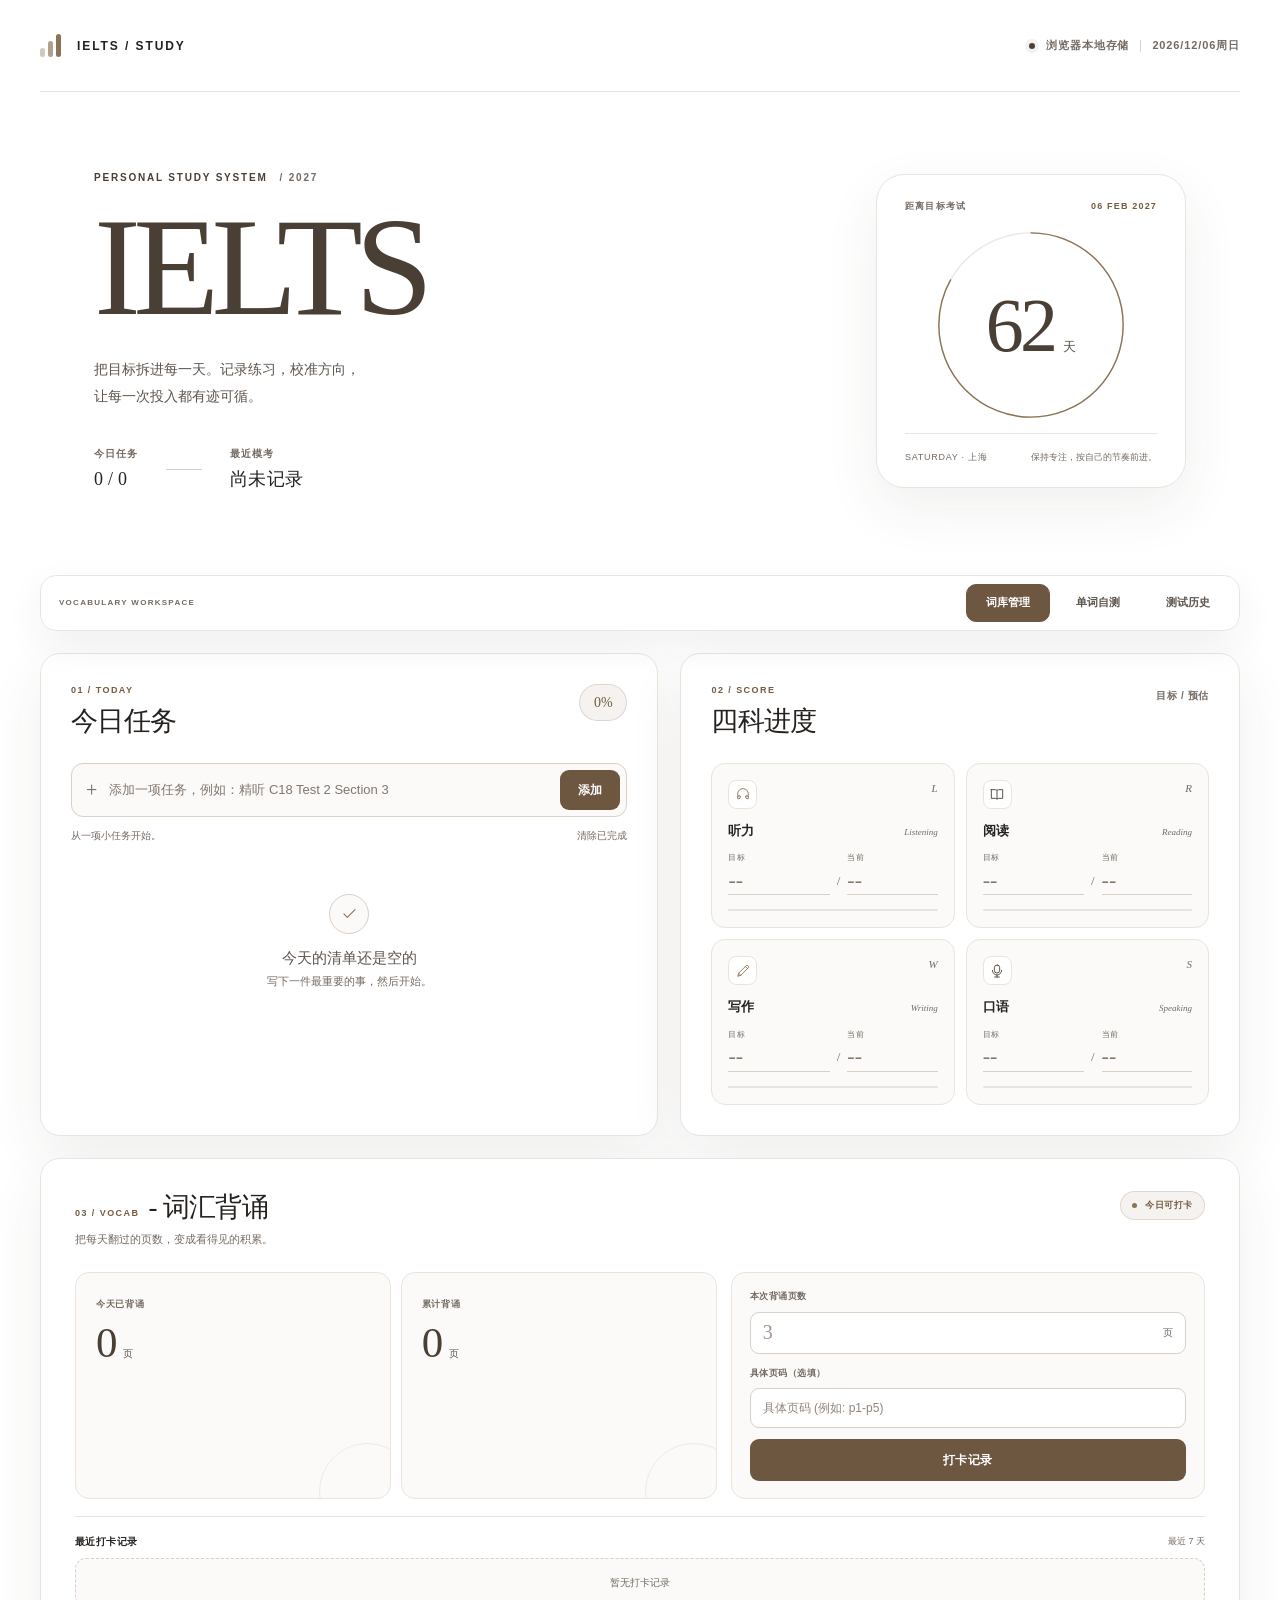
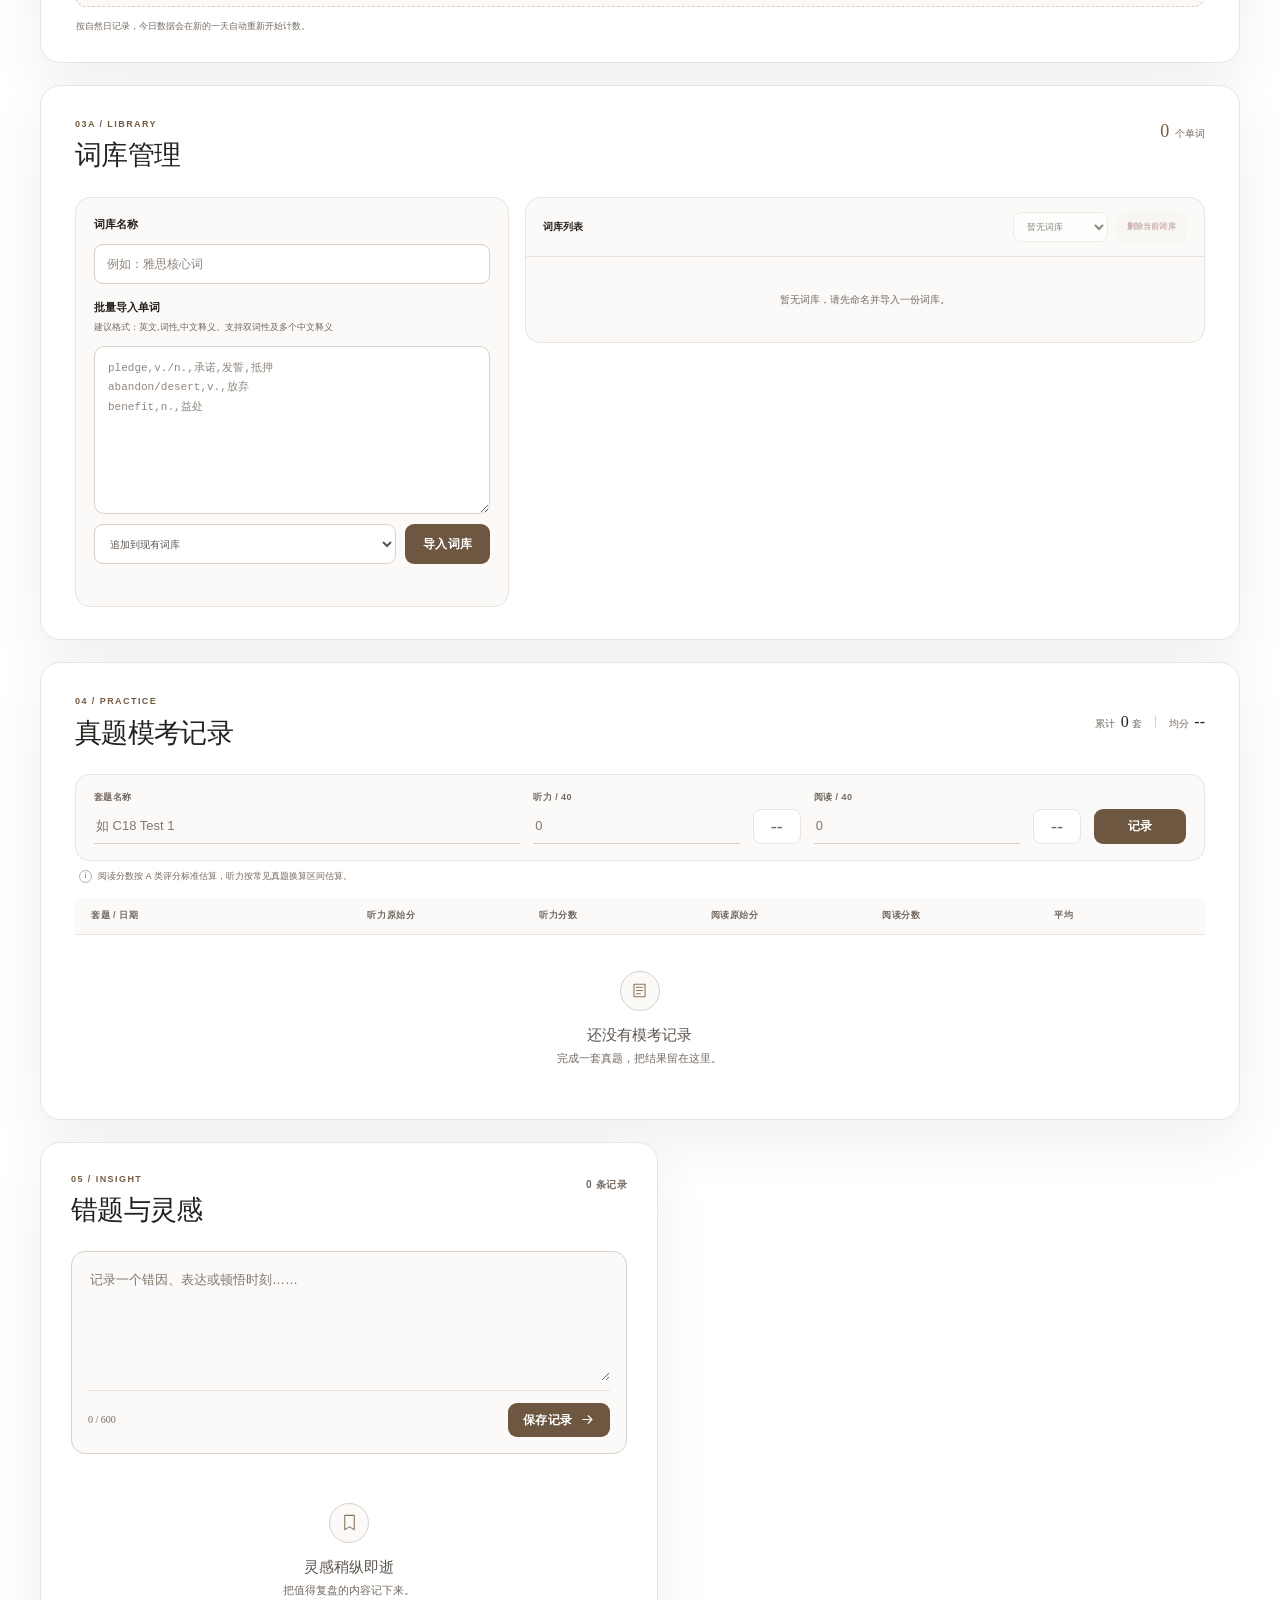
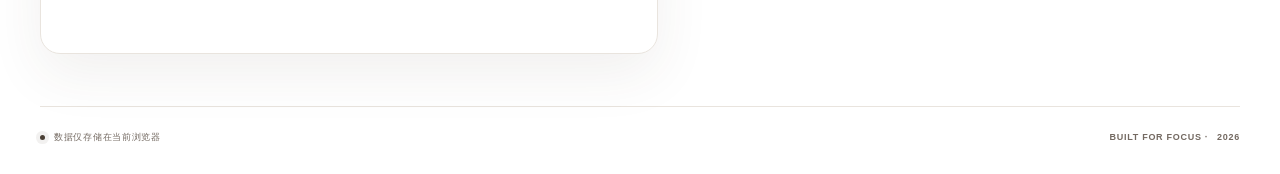
==== commit b111ddf1: "feat: optimize vocab import parser" ====
--- a/ielts.html
+++ b/ielts.html
@@ -383,12 +383,14 @@
                 placeholder="例如：雅思核心词"
               />
               <label for="word-import-input">批量导入单词</label>
-              <p class="word-format-hint">每行一个单词，严格使用：英文/同义词,词性,中文</p>
+              <p class="word-format-hint">
+                建议格式：英文,词性,中文释义。支持双词性及多个中文释义
+              </p>
               <textarea
                 id="word-import-input"
                 rows="7"
                 spellcheck="false"
-                placeholder="abandon/desert,v.,放弃&#10;benefit,n.,益处&#10;delicate,adj.,精美的"
+                placeholder="pledge,v./n.,承诺,发誓,抵押&#10;abandon/desert,v.,放弃&#10;benefit,n.,益处"
               ></textarea>
               <div class="word-import-actions">
                 <select id="word-import-mode" aria-label="导入方式">
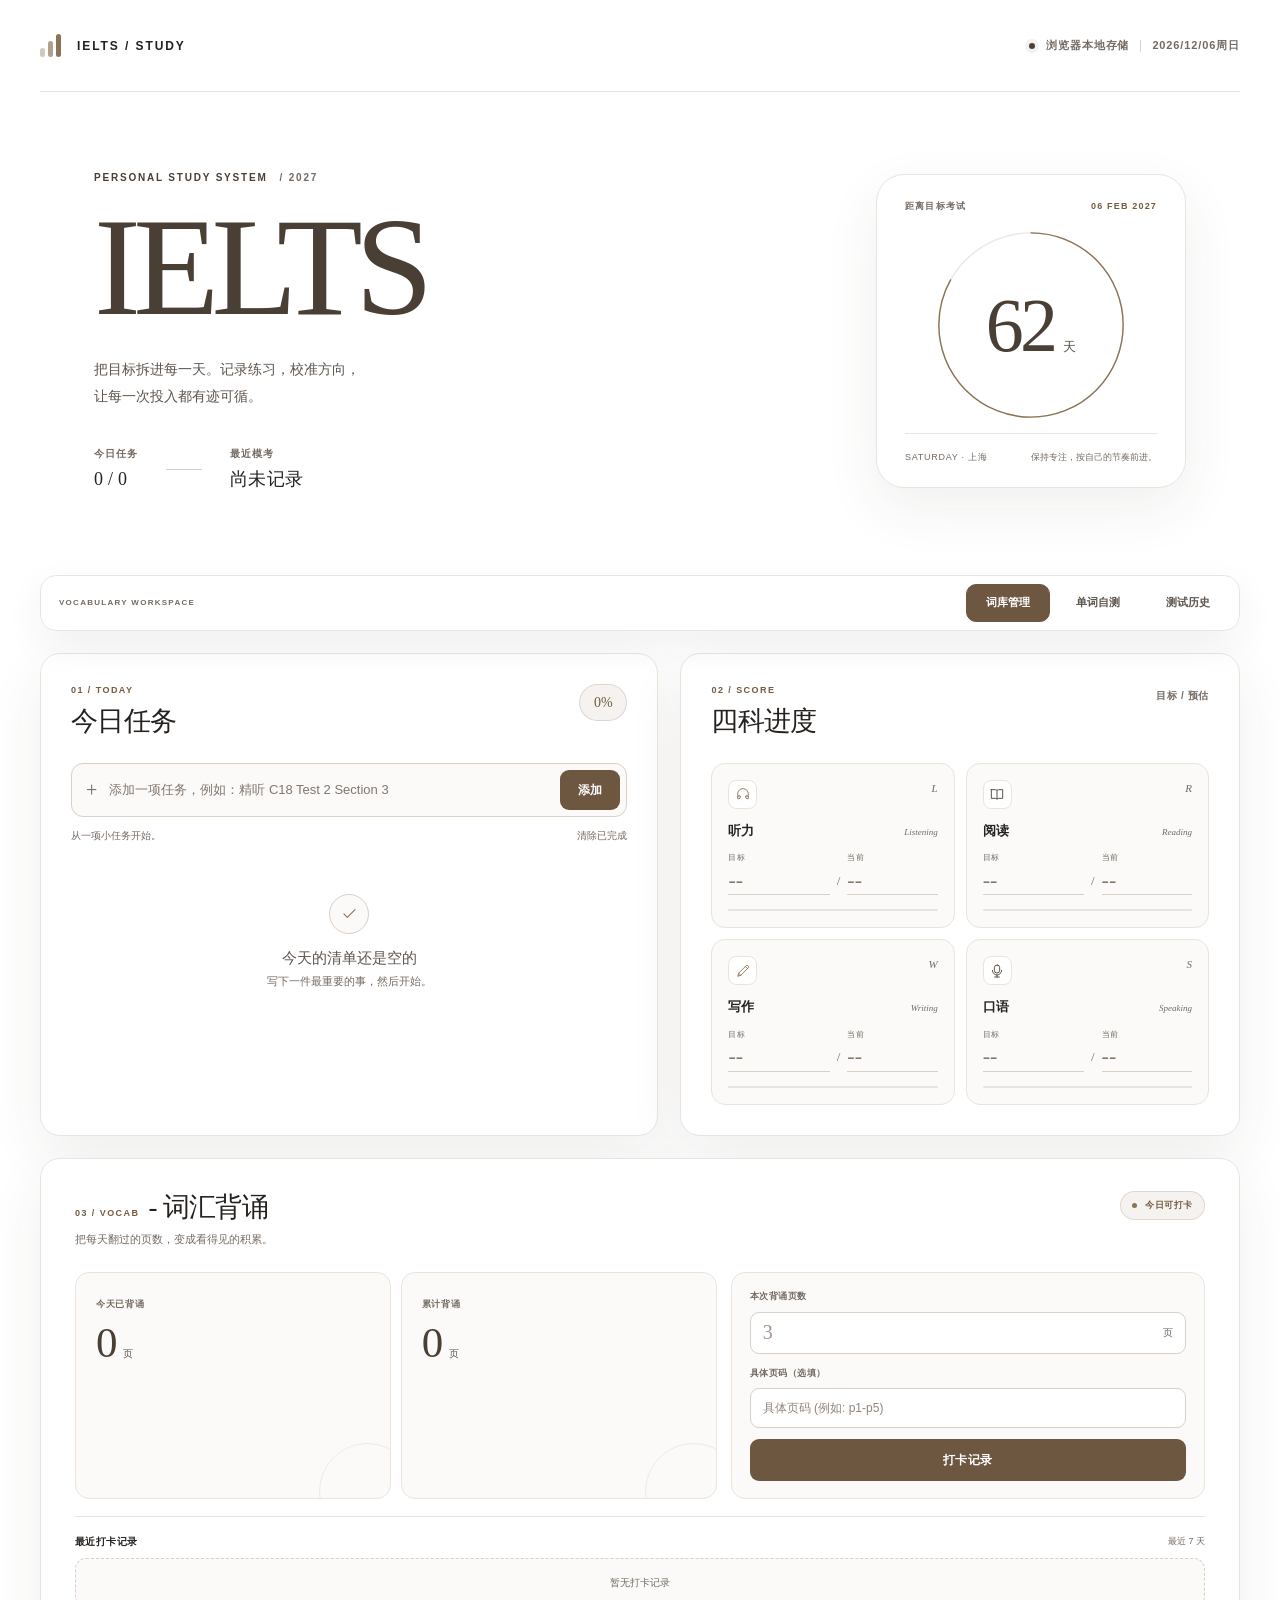
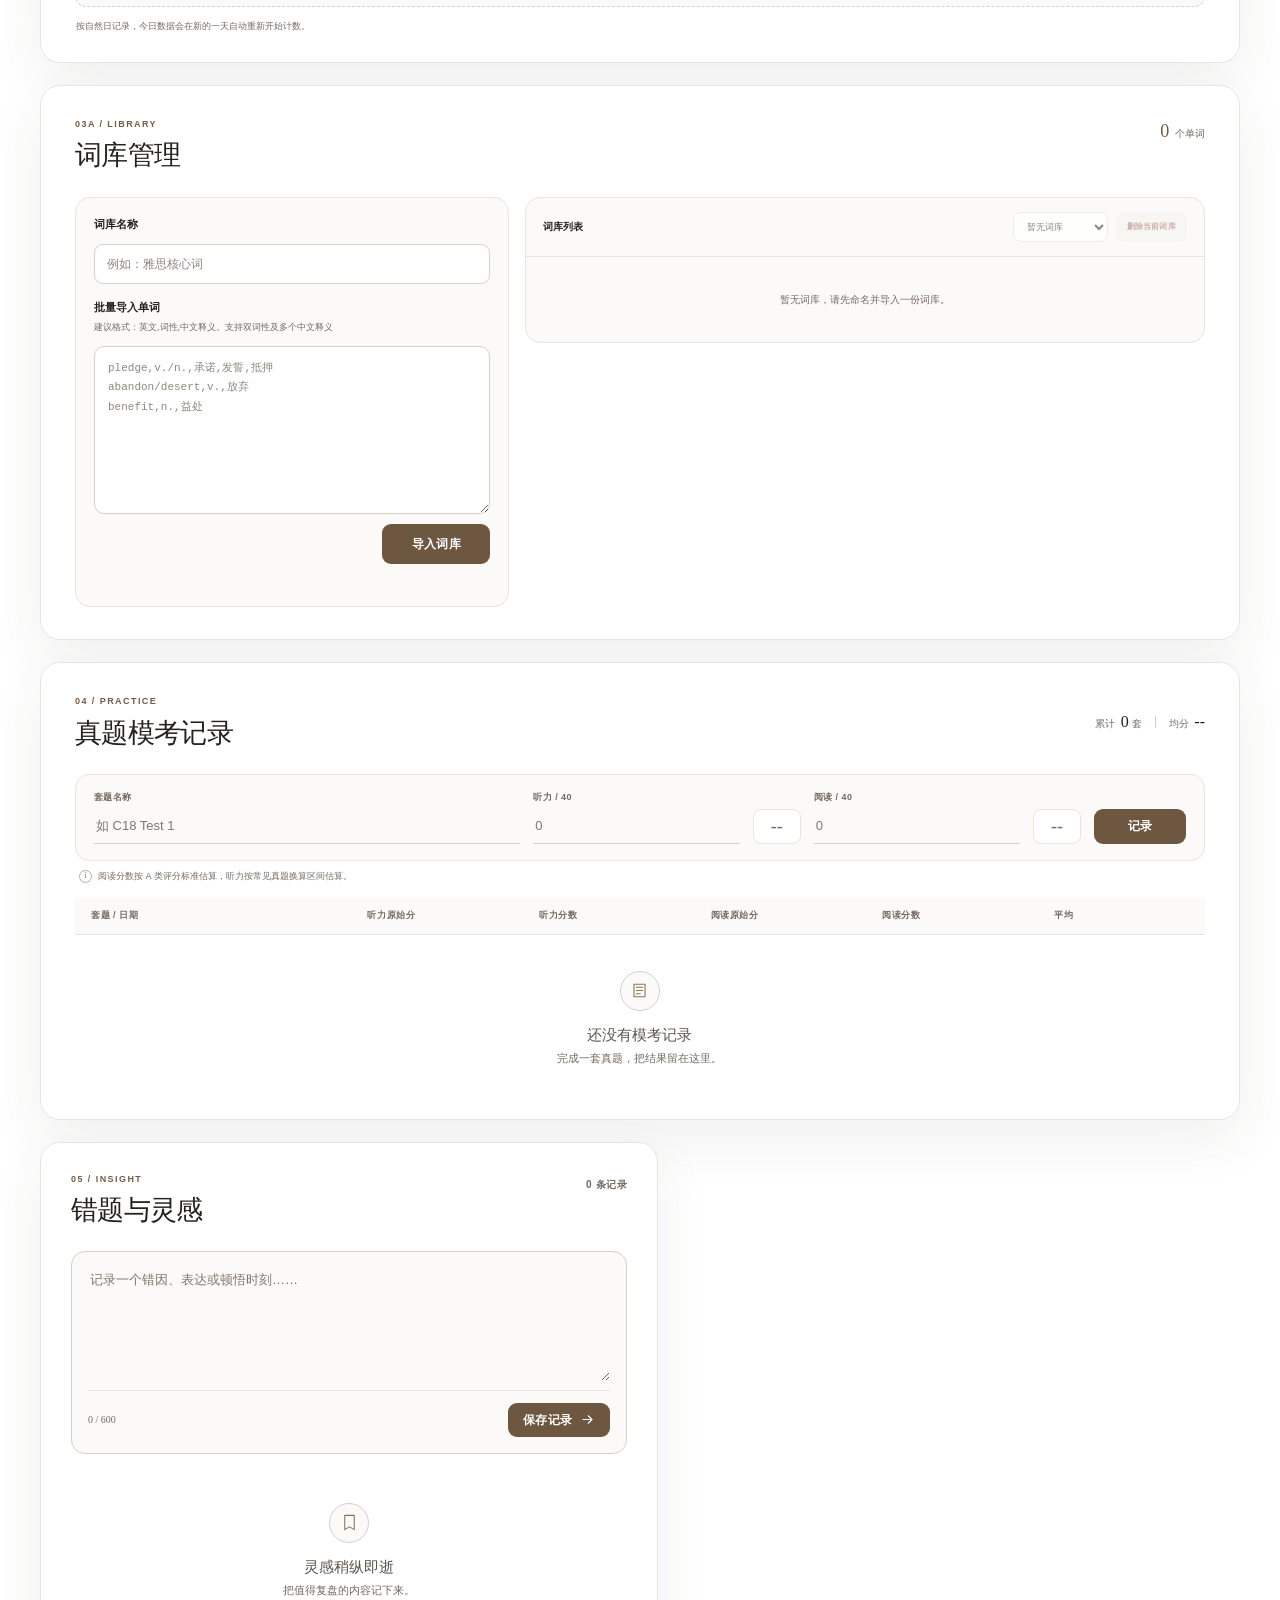
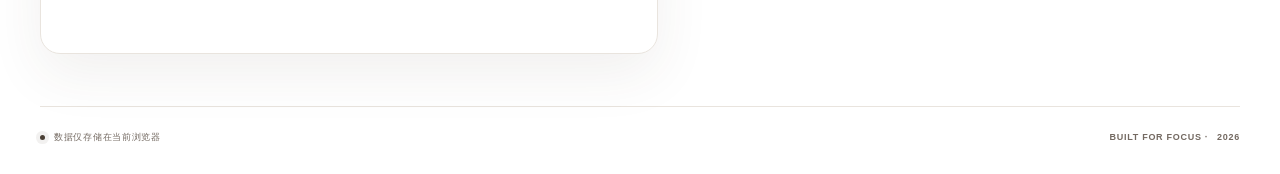
==== commit 29e552f9: "feat: make vocab imports append only" ====
--- a/ielts.html
+++ b/ielts.html
@@ -393,10 +393,6 @@
                 placeholder="pledge,v./n.,承诺,发誓,抵押&#10;abandon/desert,v.,放弃&#10;benefit,n.,益处"
               ></textarea>
               <div class="word-import-actions">
-                <select id="word-import-mode" aria-label="导入方式">
-                  <option value="append">追加到现有词库</option>
-                  <option value="replace">覆盖现有词库</option>
-                </select>
                 <button class="button button-primary" id="word-import-button" type="submit">
                   导入词库
                 </button>
@@ -448,6 +444,39 @@
               <button class="button button-secondary" id="test-stop" type="button" disabled>
                 结束测试
               </button>
+            </div>
+          </div>
+
+          <div class="test-mode-panel">
+            <fieldset class="test-mode-picker">
+              <legend>测试模式</legend>
+              <div class="test-mode-options">
+                <label class="test-mode-option">
+                  <input type="radio" name="test-mode" value="spelling" />
+                  <span>
+                    <strong>仅拼写</strong>
+                    <small>看中文写英文</small>
+                  </span>
+                </label>
+                <label class="test-mode-option">
+                  <input type="radio" name="test-mode" value="choice" />
+                  <span>
+                    <strong>仅选择</strong>
+                    <small>看英文选中文</small>
+                  </span>
+                </label>
+                <label class="test-mode-option">
+                  <input type="radio" name="test-mode" value="mixed" checked />
+                  <span>
+                    <strong>混合随机</strong>
+                    <small>两种题型交替</small>
+                  </span>
+                </label>
+              </div>
+            </fieldset>
+            <div class="test-mode-status">
+              <span>当前模式</span>
+              <strong id="test-mode-status">两题型混合</strong>
             </div>
           </div>
 
@@ -518,7 +547,12 @@
                 <span class="section-index">TEST HISTORY</span>
                 <h2 id="vocab-review-title">测试历史与熟练度</h2>
               </div>
-              <span class="panel-hint">记录每一次练习</span>
+              <div class="review-heading-actions">
+                <span class="panel-hint">记录每一次练习</span>
+                <button class="clear-history-button" id="clear-test-history" type="button">
+                  清空所有记录
+                </button>
+              </div>
             </div>
 
             <div class="vocab-review-grid">
@@ -659,6 +693,27 @@
       <p>BUILT FOR FOCUS · <span id="footer-year">2026</span></p>
     </footer>
 
+    <div class="history-modal-backdrop" id="history-modal" hidden>
+      <section
+        class="history-modal"
+        role="dialog"
+        aria-modal="true"
+        aria-labelledby="history-modal-title"
+      >
+        <div class="history-modal-head">
+          <div>
+            <span>WRONG ANSWERS</span>
+            <h2 id="history-modal-title">测试错题详情</h2>
+            <p id="history-modal-meta"></p>
+          </div>
+          <button class="history-modal-close" id="history-modal-close" type="button" aria-label="关闭">
+            ×
+          </button>
+        </div>
+        <div class="history-modal-body" id="history-modal-body"></div>
+      </section>
+    </div>
+
     <div class="toast-region" id="toast-region" aria-live="polite" aria-atomic="true"></div>
 
     <template id="task-template">
--- a/styles.css
+++ b/styles.css
@@ -2666,25 +2666,14 @@
 }
 
 .word-import-actions {
-  display: grid;
-  grid-template-columns: minmax(0, 1fr) auto;
-  gap: 9px;
+  display: flex;
+  justify-content: flex-end;
   margin-top: 10px;
-}
-
-.word-import-actions select {
-  min-width: 0;
-  height: 40px;
-  padding: 0 32px 0 11px;
-  border: 1px solid var(--line-strong);
-  border-radius: 9px;
-  color: var(--text-secondary);
-  background: #ffffff;
-  font-size: 10px;
 }
 
 .word-import-actions .button {
   height: 40px;
+  min-width: 108px;
 }
 
 .word-import-message {
@@ -2971,16 +2960,24 @@
 }
 
 .test-prompt {
-  min-height: 96px;
+  display: flex;
+  align-items: center;
+  justify-content: center;
+  width: 100%;
+  max-width: 100%;
+  min-height: 88px;
   margin-bottom: 29px;
+  padding-inline: clamp(4px, 2vw, 18px);
   color: #4a3f35;
   font-family: var(--serif);
-  font-size: clamp(42px, 6.4vw, 78px);
+  font-size: clamp(32px, 4.6vw, 56px);
   font-weight: 400;
-  line-height: 1.1;
-  letter-spacing: -0.035em;
+  line-height: 1.2;
+  letter-spacing: -0.025em;
   text-align: center;
+  text-wrap: balance;
   overflow-wrap: anywhere;
+  word-break: break-word;
 }
 
 .test-spelling {
@@ -3212,7 +3209,11 @@
   }
 
   .word-import-actions {
-    grid-template-columns: 1fr;
+    flex-direction: column;
+  }
+
+  .word-import-actions .button {
+    width: 100%;
   }
 
   .word-entry {
@@ -3264,9 +3265,9 @@
   }
 
   .test-prompt {
-    min-height: 78px;
+    min-height: 72px;
     margin-bottom: 24px;
-    font-size: clamp(38px, 13vw, 58px);
+    font-size: clamp(30px, 9.5vw, 44px);
   }
 
   .test-spelling {
@@ -3477,8 +3478,34 @@
     minmax(82px, 0.62fr)
     minmax(0, 1fr)
     auto
-    32px;
+    112px;
   gap: 9px;
+}
+
+.history-actions {
+  display: flex;
+  align-items: center;
+  justify-content: flex-end;
+  gap: 8px;
+}
+
+.history-detail {
+  padding: 4px 2px;
+  border: 0;
+  color: var(--accent-text);
+  background: transparent;
+  font-size: 8px;
+  font-weight: 650;
+  white-space: nowrap;
+  cursor: pointer;
+  opacity: 0.82;
+  transition: color 160ms ease, opacity 160ms ease;
+}
+
+.history-detail:hover,
+.history-detail:focus-visible {
+  color: var(--accent-deep);
+  opacity: 1;
 }
 
 .history-delete {
@@ -3581,8 +3608,14 @@
   }
 
   .history-delete {
+    padding-block: 3px;
+  }
+
+  .history-actions {
     grid-column: 3;
-    grid-row: 1;
+    grid-row: 1 / 3;
+    flex-direction: column;
+    gap: 2px;
   }
 
   .review-summary {
@@ -3596,3 +3629,346 @@
     text-align: right;
   }
 }
+
+/* Test history details modal */
+.history-modal-open {
+  overflow: hidden;
+}
+
+.history-modal-backdrop {
+  position: fixed;
+  z-index: 80;
+  inset: 0;
+  display: grid;
+  place-items: center;
+  padding: 24px;
+  background: rgba(37, 32, 27, 0.34);
+  backdrop-filter: blur(5px);
+}
+
+.history-modal-backdrop[hidden] {
+  display: none;
+}
+
+.history-modal {
+  width: min(520px, 100%);
+  max-height: min(620px, calc(100vh - 48px));
+  overflow: hidden;
+  border: 1px solid rgba(139, 115, 85, 0.2);
+  border-radius: 19px;
+  background: #ffffff;
+  box-shadow: 0 30px 90px rgba(38, 30, 23, 0.22);
+  animation: history-modal-in 220ms cubic-bezier(0.22, 1, 0.36, 1) both;
+}
+
+.history-modal-head {
+  display: flex;
+  align-items: flex-start;
+  justify-content: space-between;
+  gap: 20px;
+  padding: 23px 24px 18px;
+  border-bottom: 1px solid var(--line);
+}
+
+.history-modal-head > div > span {
+  color: var(--accent-text);
+  font-size: 8px;
+  font-weight: 700;
+  letter-spacing: 0.16em;
+}
+
+.history-modal-head h2 {
+  margin: 7px 0 5px;
+  font-size: 24px;
+}
+
+.history-modal-head p {
+  margin: 0;
+  color: var(--text-muted);
+  font-size: 9px;
+}
+
+.history-modal-close {
+  display: grid;
+  place-items: center;
+  width: 32px;
+  height: 32px;
+  padding: 0;
+  border: 1px solid var(--line);
+  border-radius: 50%;
+  color: var(--text-muted);
+  background: #fbfaf8;
+  font-family: var(--sans);
+  font-size: 18px;
+  line-height: 1;
+  cursor: pointer;
+  transition: color 160ms ease, border-color 160ms ease;
+}
+
+.history-modal-close:hover {
+  border-color: var(--line-strong);
+  color: var(--accent-deep);
+}
+
+.history-modal-body {
+  max-height: 470px;
+  overflow-y: auto;
+  padding: 16px 24px 22px;
+  scrollbar-color: #c9beb4 transparent;
+  scrollbar-width: thin;
+}
+
+.history-wrong-list {
+  display: grid;
+  gap: 7px;
+  margin: 0;
+  padding: 0;
+  list-style: none;
+}
+
+.history-wrong-list li {
+  padding: 11px 13px;
+  border: 1px solid var(--line);
+  border-radius: 10px;
+  color: var(--text-secondary);
+  background: #fbfaf8;
+  font-family: var(--serif);
+  font-size: 13px;
+  line-height: 1.55;
+}
+
+.history-perfect {
+  margin: 0;
+  padding: 38px 20px;
+  color: var(--accent-text);
+  font-family: var(--serif);
+  font-size: 18px;
+  text-align: center;
+}
+
+.review-heading-actions {
+  display: flex;
+  align-items: center;
+  gap: 12px;
+}
+
+.clear-history-button {
+  min-height: 30px;
+  padding: 0 10px;
+  border: 1px solid transparent;
+  border-radius: 8px;
+  color: #8c4d46;
+  background: #f2f0ed;
+  font-size: 8px;
+  font-weight: 650;
+  white-space: nowrap;
+  cursor: pointer;
+  transition: color 160ms ease, background 160ms ease, border-color 160ms ease;
+}
+
+.clear-history-button:hover,
+.clear-history-button:focus-visible {
+  border-color: rgba(140, 77, 70, 0.18);
+  color: #753c37;
+  background: #eee9e5;
+}
+
+@keyframes history-modal-in {
+  from {
+    opacity: 0;
+    transform: translateY(8px) scale(0.985);
+  }
+  to {
+    opacity: 1;
+    transform: translateY(0) scale(1);
+  }
+}
+
+@media (max-width: 560px) {
+  .history-modal-backdrop {
+    align-items: end;
+    padding: 12px;
+  }
+
+  .history-modal {
+    max-height: calc(100vh - 24px);
+    border-radius: 17px;
+  }
+
+  .history-modal-head {
+    padding: 20px 18px 15px;
+  }
+
+  .history-modal-head h2 {
+    font-size: 21px;
+  }
+
+  .history-modal-body {
+    max-height: calc(100vh - 145px);
+    padding: 14px 18px 20px;
+  }
+
+  .review-heading-actions {
+    align-items: flex-end;
+    flex-direction: column;
+    gap: 7px;
+  }
+
+  .clear-history-button {
+    min-height: 28px;
+  }
+}
+
+/* Test mode selection */
+.test-mode-panel {
+  display: flex;
+  align-items: flex-end;
+  justify-content: space-between;
+  gap: 18px;
+  margin-bottom: 13px;
+  padding: 14px 16px;
+  border: 1px solid var(--line);
+  border-radius: 14px;
+  background: #fbfaf8;
+}
+
+.test-mode-picker {
+  min-width: 0;
+  margin: 0;
+  padding: 0;
+  border: 0;
+}
+
+.test-mode-picker legend {
+  margin-bottom: 8px;
+  padding: 0;
+  color: var(--text-muted);
+  font-size: 8px;
+  font-weight: 650;
+  letter-spacing: 0.06em;
+}
+
+.test-mode-options {
+  display: flex;
+  gap: 7px;
+}
+
+.test-mode-option {
+  position: relative;
+  display: block;
+  min-width: 104px;
+  cursor: pointer;
+}
+
+.test-mode-option input {
+  position: absolute;
+  width: 1px;
+  height: 1px;
+  opacity: 0;
+  pointer-events: none;
+}
+
+.test-mode-option > span {
+  display: grid;
+  gap: 2px;
+  height: 100%;
+  padding: 9px 12px;
+  border: 1px solid var(--line);
+  border-radius: 9px;
+  background: #ffffff;
+  transition: border-color 160ms ease, background 160ms ease, color 160ms ease;
+}
+
+.test-mode-option strong {
+  color: var(--text-secondary);
+  font-size: 10px;
+  font-weight: 650;
+}
+
+.test-mode-option small {
+  color: var(--text-muted);
+  font-size: 8px;
+  white-space: nowrap;
+}
+
+.test-mode-option:hover > span {
+  border-color: rgba(139, 115, 85, 0.36);
+}
+
+.test-mode-option:has(input:checked) > span {
+  border-color: rgba(139, 115, 85, 0.45);
+  background: var(--accent-soft);
+}
+
+.test-mode-option:has(input:checked) strong {
+  color: var(--accent-deep);
+}
+
+.test-mode-option:has(input:focus-visible) > span {
+  outline: 2px solid var(--ink);
+  outline-offset: 2px;
+}
+
+.test-mode-option:has(input:disabled) {
+  cursor: not-allowed;
+  opacity: 0.58;
+}
+
+.test-mode-status {
+  display: grid;
+  flex: 0 0 auto;
+  gap: 3px;
+  min-width: 110px;
+  padding: 8px 12px;
+  border-left: 1px solid var(--line);
+  text-align: right;
+}
+
+.test-mode-status span {
+  color: var(--text-muted);
+  font-size: 8px;
+  letter-spacing: 0.06em;
+}
+
+.test-mode-status strong {
+  color: var(--accent-deep);
+  font-family: var(--serif);
+  font-size: 14px;
+  font-weight: 500;
+}
+
+@media (max-width: 800px) {
+  .test-mode-panel {
+    align-items: stretch;
+    flex-direction: column;
+  }
+
+  .test-mode-options {
+    display: grid;
+    grid-template-columns: repeat(3, minmax(0, 1fr));
+  }
+
+  .test-mode-option {
+    min-width: 0;
+  }
+
+  .test-mode-status {
+    display: flex;
+    align-items: center;
+    justify-content: space-between;
+    padding: 8px 0 0;
+    border-top: 1px solid var(--line);
+    border-left: 0;
+    text-align: left;
+  }
+}
+
+@media (max-width: 560px) {
+  .test-mode-options {
+    grid-template-columns: 1fr;
+  }
+
+  .test-mode-option > span {
+    padding-block: 8px;
+  }
+}
